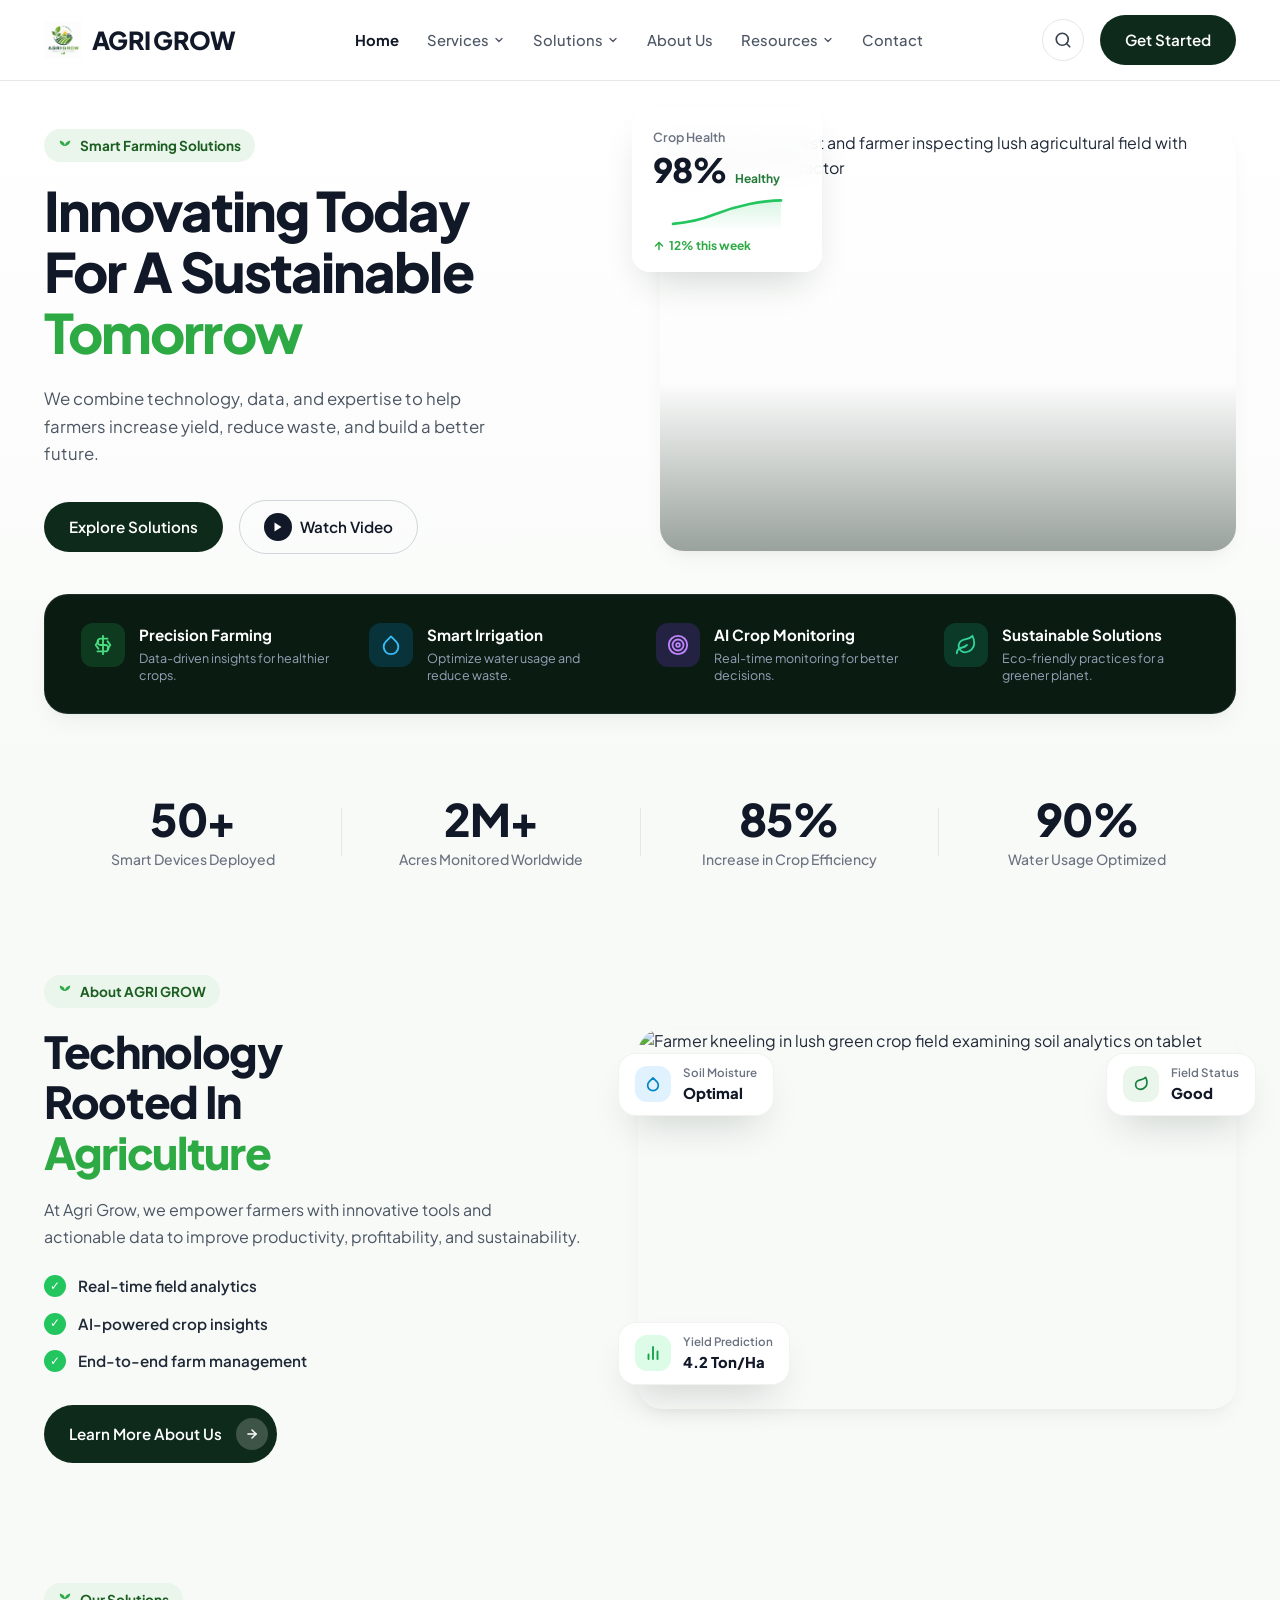
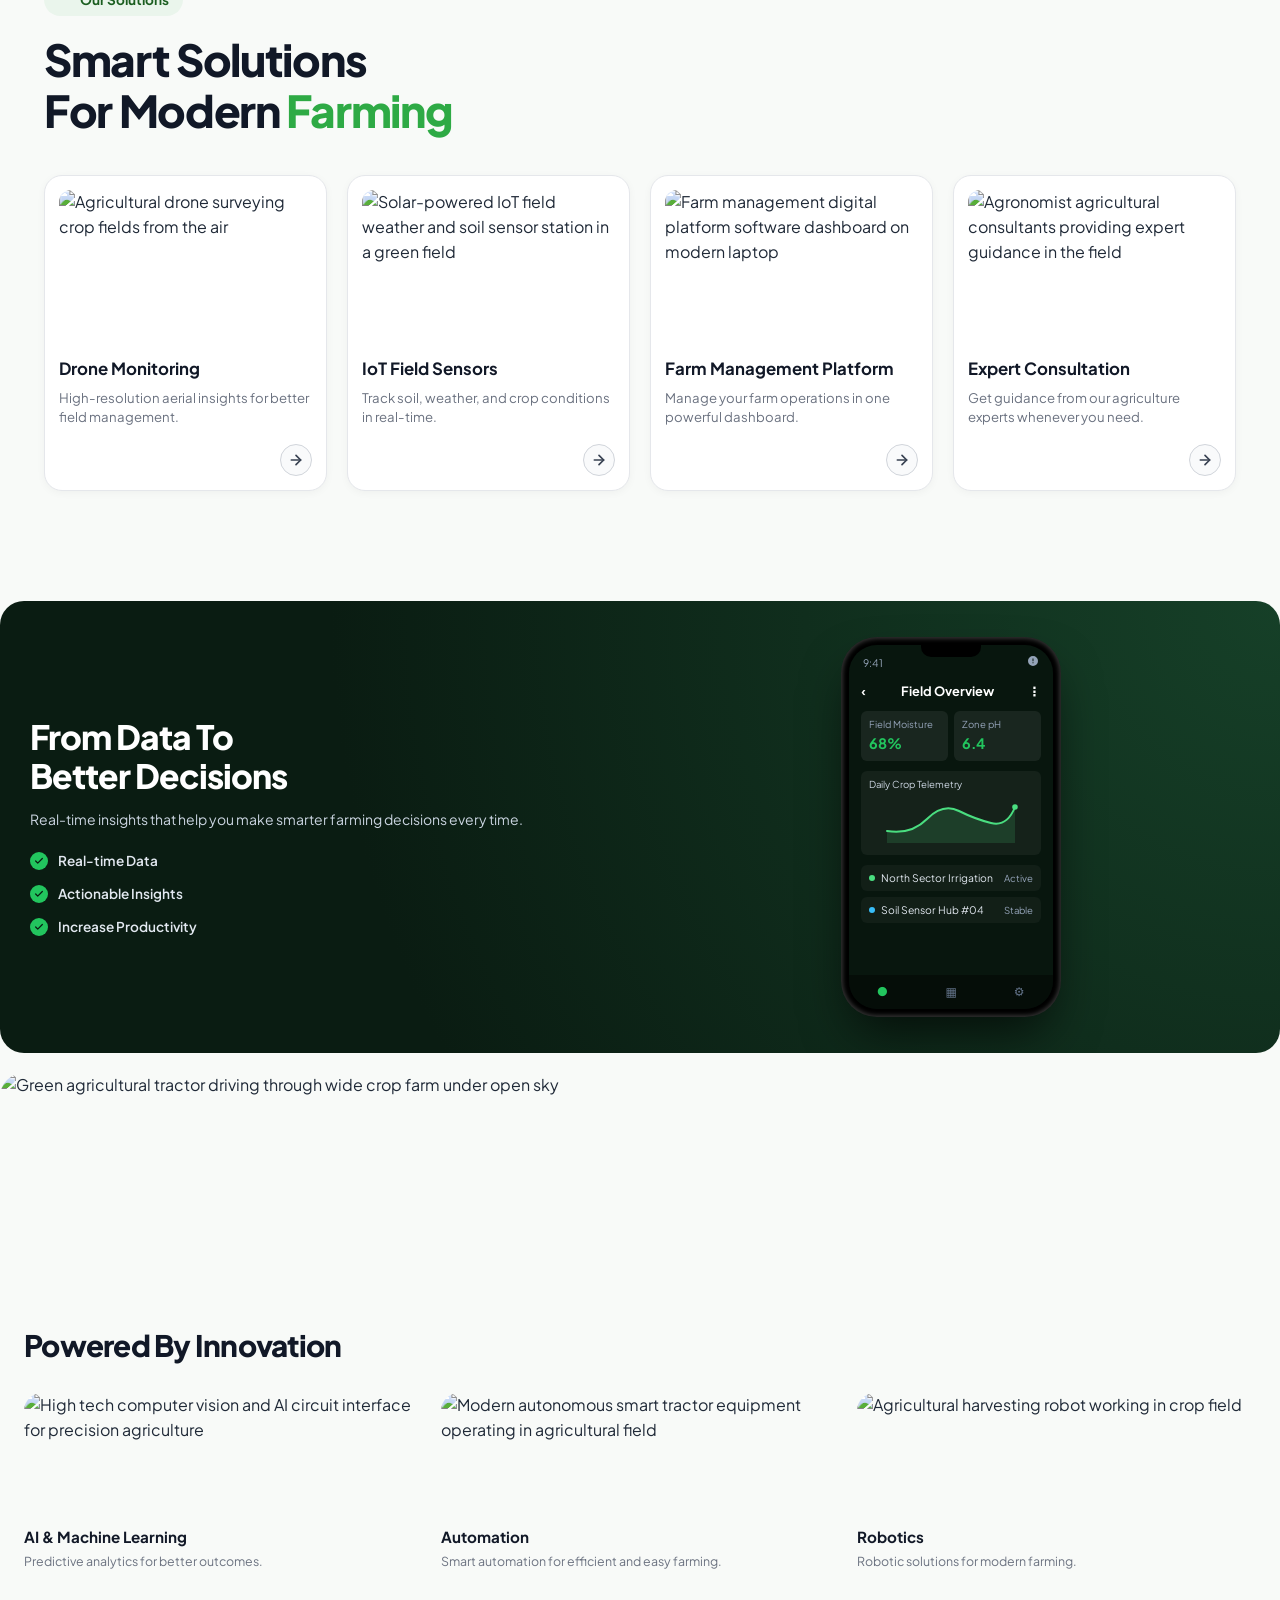
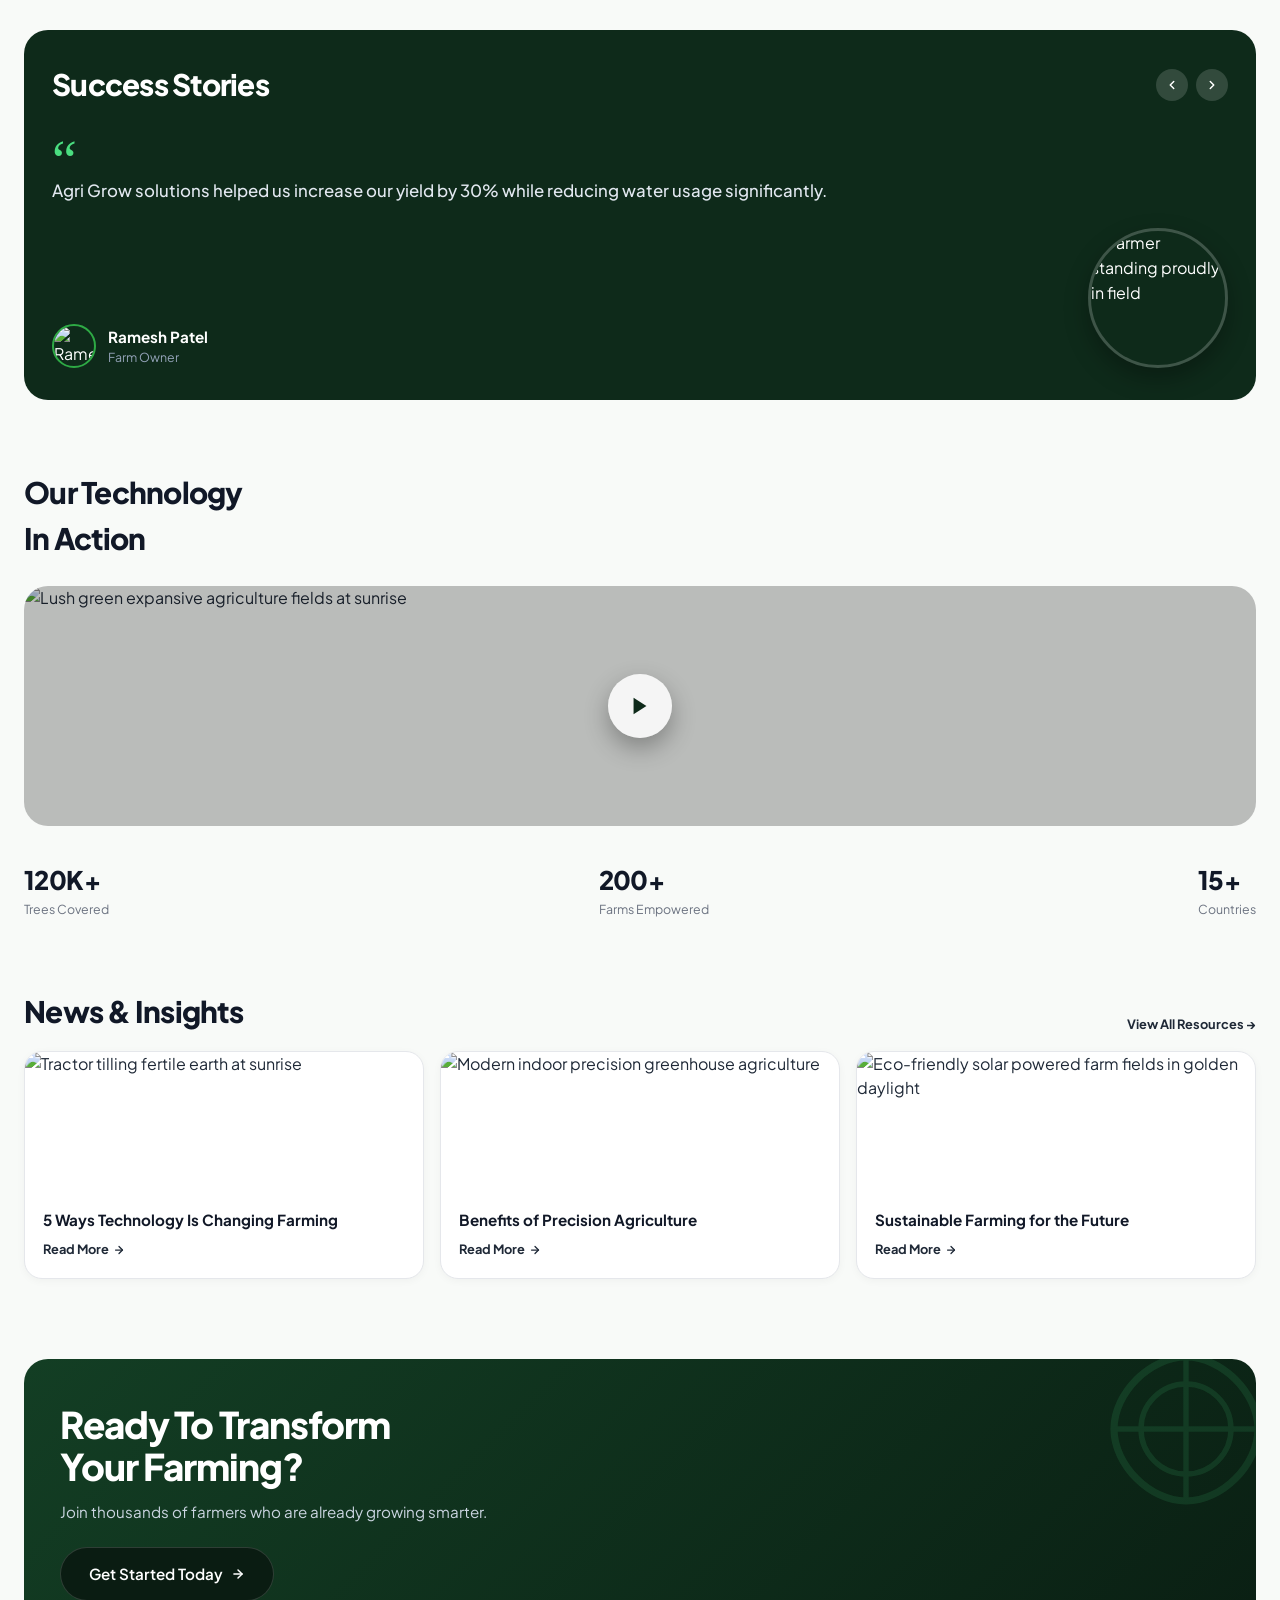
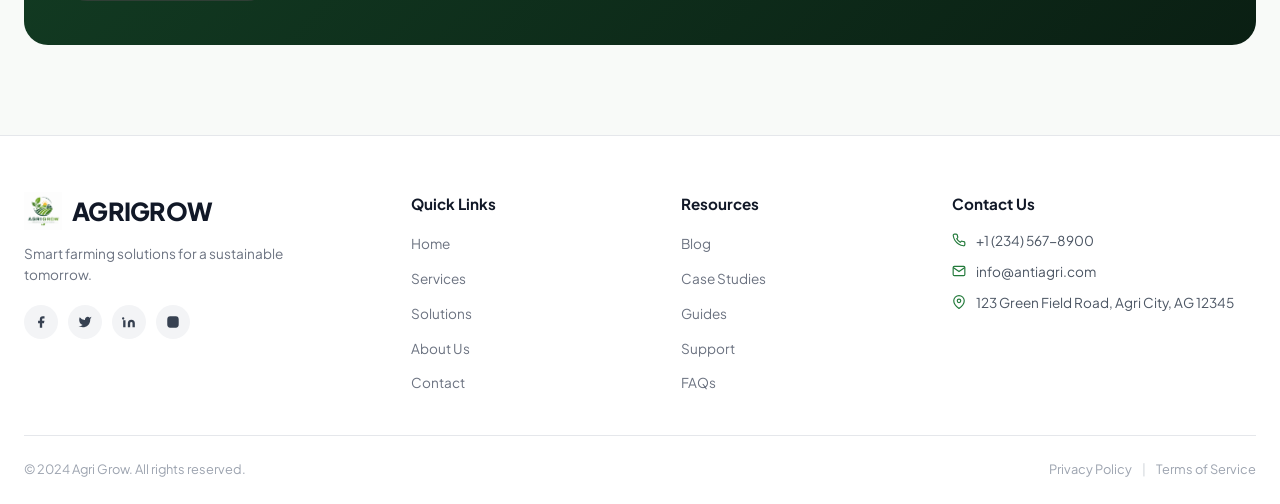
==== PPR/index.html @ 3ccd65b5 "Initial commit" ====
<!DOCTYPE html>
<html lang="en">
<head>
  <meta charset="UTF-8">
  <meta name="viewport" content="width=device-width, initial-scale=1.0">
  <title>AGRI GROW - Innovating Today For A Sustainable Tomorrow | Smart Farming Solutions</title>
  <meta name="description" content="Anti combines technology, data, and expertise to help farmers increase yield, reduce waste, and build a better future with precision agriculture and AI crop monitoring.">
  <link rel="preconnect" href="https://fonts.googleapis.com">
  <link rel="preconnect" href="https://fonts.gstatic.com" crossorigin>
  <link href="https://fonts.googleapis.com/css2?family=Plus+Jakarta+Sans:ital,wght@0,300;0,400;0,500;0,600;0,700;0,800;1,400;1,600&display=swap" rel="stylesheet">
  <link rel="stylesheet" href="styles.css">
</head>
<body>

      <!-- Navigation Header -->
      <header class="site-header" id="siteHeader">
        <div class="container nav-container">
          <a href="index.html" class="brand-logo" aria-label="Anti Homepage">
            <span class="logo-icon-wrap">
              <img src="/IMAGES/logo.png" alt="AGRIGROW">
            </span>
            <span class="brand-name">AGRI GROW</span>
          </a>

          <nav class="main-nav" id="mainNav" aria-label="Main Navigation">
            <ul class="nav-list">
              <li class="nav-item"><a href="index.html" class="nav-link active">Home</a></li>
              <li class="nav-item dropdown">
                <a href="services.html" class="nav-link">
                  Services
                  <svg class="dropdown-chevron" width="12" height="12" viewBox="0 0 24 24" fill="none" stroke="currentColor" stroke-width="2.5" stroke-linecap="round" stroke-linejoin="round"><polyline points="6 9 12 15 18 9"></polyline></svg>
                </a>
                <ul class="dropdown-menu">
                  <li><a href="services.html#precision">Precision Farming</a></li>
                  <li><a href="services.html#irrigation">Smart Irrigation</a></li>
                  <li><a href="services.html#crop-monitoring">AI Crop Monitoring</a></li>
                  <li><a href="services.html#sustainable">Sustainable Solutions</a></li>
                  <li><a href="services.html#consulting">Expert Consultation</a></li>
                </ul>
              </li>
              <li class="nav-item dropdown">
                <a href="solutions.html" class="nav-link">
                  Solutions
                  <svg class="dropdown-chevron" width="12" height="12" viewBox="0 0 24 24" fill="none" stroke="currentColor" stroke-width="2.5" stroke-linecap="round" stroke-linejoin="round"><polyline points="6 9 12 15 18 9"></polyline></svg>
                </a>
                <ul class="dropdown-menu">
                  <li><a href="solutions.html#drone">Drone Monitoring</a></li>
                  <li><a href="solutions.html#iot">IoT Field Sensors</a></li>
                  <li><a href="solutions.html#platform">Farm Management Platform</a></li>
                  <li><a href="solutions.html#robotics">Robotics & Automation</a></li>
                </ul>
              </li>
              <li class="nav-item"><a href="about.html" class="nav-link">About Us</a></li>
              <li class="nav-item dropdown">
                <a href="resources.html" class="nav-link">
                  Resources
                  <svg class="dropdown-chevron" width="12" height="12" viewBox="0 0 24 24" fill="none" stroke="currentColor" stroke-width="2.5" stroke-linecap="round" stroke-linejoin="round"><polyline points="6 9 12 15 18 9"></polyline></svg>
                </a>
                <ul class="dropdown-menu">
                  <li><a href="resources.html#articles">Blog & Articles</a></li>
                  <li><a href="resources.html#case-studies">Case Studies</a></li>
                  <li><a href="resources.html#guides">Guides & Whitepapers</a></li>
                  <li><a href="resources.html#newsletter">Newsletter</a></li>
                </ul>
              </li>
              <li class="nav-item"><a href="contact.html" class="nav-link">Contact</a></li>
            </ul>
          </nav>

          <div class="nav-actions">
            <button class="icon-circle-btn search-trigger" id="searchBtn" aria-label="Search">
              <svg width="18" height="18" viewBox="0 0 24 24" fill="none" stroke="currentColor" stroke-width="2.2" stroke-linecap="round" stroke-linejoin="round">
                <circle cx="11" cy="11" r="8"></circle>
                <line x1="21" y1="21" x2="16.65" y2="16.65"></line>
              </svg>
            </button>
            <a href="contact.html" class="btn btn-primary btn-pill">Get Started</a>
            
            <button class="hamburger-menu" id="hamburgerBtn" aria-label="Toggle navigation menu">
              <span></span>
              <span></span>
              <span></span>
            </button>
          </div>
        </div>
      </header>

      <main>
        <!-- HERO SECTION -->
        <section class="hero-section" id="home">
          <div class="container hero-container">
            <div class="hero-content">
              <div class="section-badge">
                <span class="badge-icon">
                  <svg width="14" height="14" viewBox="0 0 24 24" fill="currentColor">
                    <path d="M12 22V12M12 12C12 7.02944 7.97056 3 3 3C3 7.97056 7.02944 12 12 12ZM12 12C12 7.02944 16.0294 3 21 3C21 7.97056 16.0294 12 12 12Z"/>
                  </svg>
                </span>
                <span class="badge-text">Smart Farming Solutions</span>
              </div>

              <h1 class="hero-title">
                Innovating Today<br>
                For  A Sustainable<br>
                <span class="text-green">Tomorrow</span>
              </h1>

              <p class="hero-description">
                We combine technology, data, and expertise to help farmers increase yield, reduce waste, and build a better future.
              </p>

              <div class="hero-cta-group">
                <a href="solutions.html" class="btn btn-primary btn-pill">Explore Solutions</a>
                <button class="btn btn-outline btn-pill video-trigger" id="heroVideoTrigger" aria-label="Watch Video">
                  <span class="play-circle-icon">
                    <svg width="12" height="12" viewBox="0 0 24 24" fill="currentColor">
                      <polygon points="5 3 19 12 5 21 5 3"></polygon>
                    </svg>
                  </span>
                  <span>Watch Video</span>
                </button>
              </div>
            </div>

            <div class="hero-media-wrapper">
              <div class="hero-image-card">
                <img 
                  src="https://images.unsplash.com/photo-1592982537447-7440770cbfc9?q=80&w=1200&auto=format&fit=crop" 
                  alt="Modern agronomist and farmer inspecting lush agricultural field with digital tablet and tractor" 
                  class="hero-img"
                  loading="eager">
                <div class="hero-img-gradient-overlay"></div>
                
                <div class="glass-card crop-health-card">
                  <div class="card-header-small">
                    <span class="card-label">Crop Health</span>
                  </div>
                  <div class="stat-highlight">
                    <span class="stat-value">98%</span>
                    <span class="stat-subbadge">Healthy</span>
                  </div>
                  <div class="sparkline-container">
                    <svg class="sparkline-svg" viewBox="0 0 120 40" fill="none">
                      <path d="M0 32 Q 25 30, 45 22 T 85 10 T 120 6" stroke="#22C55E" stroke-width="3" stroke-linecap="round"/>
                      <path d="M0 32 Q 25 30, 45 22 T 85 10 T 120 6 L 120 40 L 0 40 Z" fill="url(#sparklineGrad)" opacity="0.25"/>
                      <defs>
                        <linearGradient id="sparklineGrad" x1="0" y1="0" x2="0" y2="40" gradientUnits="userSpaceOnUse">
                          <stop stop-color="#22C55E" stop-opacity="0.8"/>
                          <stop offset="1" stop-color="#22C55E" stop-opacity="0"/>
                        </linearGradient>
                      </defs>
                    </svg>
                  </div>
                  <div class="growth-indicator">
                    <svg width="12" height="12" viewBox="0 0 24 24" fill="none" stroke="currentColor" stroke-width="3" stroke-linecap="round" stroke-linejoin="round"><line x1="12" y1="19" x2="12" y2="5"></line><polyline points="5 12 12 5 19 12"></polyline></svg>
                    <span>12% this week</span>
                  </div>
                </div>
              </div>
            </div>
          </div>

          <div class="container hero-feature-bar-container">
            <div class="feature-bar-card">
              <a href="services.html#precision" class="feature-bar-item feature-link">
                <div class="feature-icon-box bg-green">
                  <svg width="22" height="22" viewBox="0 0 24 24" fill="none" stroke="currentColor" stroke-width="2" stroke-linecap="round" stroke-linejoin="round">
                    <path d="M12 2v20M17 5H9.5a3.5 3.5 0 0 0 0 7h5a3.5 3.5 0 0 1 0 7H6"></path>
                    <path d="M7 8l-3 4 3 4M17 8l3 4-3 4"></path>
                  </svg>
                </div>
                <div class="feature-bar-text">
                  <h2 class="feature-title">Precision Farming</h2>
                  <p class="feature-desc">Data-driven insights for healthier crops.</p>
                </div>
              </a>

              <a href="services.html#irrigation" class="feature-bar-item feature-link">
                <div class="feature-icon-box bg-blue">
                  <svg width="22" height="22" viewBox="0 0 24 24" fill="none" stroke="currentColor" stroke-width="2" stroke-linecap="round" stroke-linejoin="round">
                    <path d="M12 2.69l5.66 5.66a8 8 0 1 1-11.31 0z"></path>
                  </svg>
                </div>
                <div class="feature-bar-text">
                  <h2 class="feature-title">Smart Irrigation</h2>
                  <p class="feature-desc">Optimize water usage and reduce waste.</p>
                </div>
              </a>

              <a href="services.html#crop-monitoring" class="feature-bar-item feature-link">
                <div class="feature-icon-box bg-purple">
                  <svg width="22" height="22" viewBox="0 0 24 24" fill="none" stroke="currentColor" stroke-width="2" stroke-linecap="round" stroke-linejoin="round">
                    <circle cx="12" cy="12" r="10"></circle>
                    <circle cx="12" cy="12" r="6"></circle>
                    <circle cx="12" cy="12" r="2"></circle>
                  </svg>
                </div>
                <div class="feature-bar-text">
                  <h2 class="feature-title">AI Crop Monitoring</h2>
                  <p class="feature-desc">Real-time monitoring for better decisions.</p>
                </div>
              </a>

              <a href="services.html#sustainable" class="feature-bar-item feature-link">
                <div class="feature-icon-box bg-emerald">
                  <svg width="22" height="22" viewBox="0 0 24 24" fill="none" stroke="currentColor" stroke-width="2" stroke-linecap="round" stroke-linejoin="round">
                    <path d="M11 20A7 7 0 0 1 9.8 6.1C15.5 5 17 4.48 19 2c1 2 2 4.18 2 8 0 5.5-4.78 10-10 10Z"></path>
                    <path d="M2 21c0-3 1.85-5.36 5.08-6C9.5 14.52 12 13 13 12"></path>
                  </svg>
                </div>
                <div class="feature-bar-text">
                  <h2 class="feature-title">Sustainable Solutions</h2>
                  <p class="feature-desc">Eco-friendly practices for a greener planet.</p>
                </div>
              </a>
            </div>
          </div>
        </section>

        <!-- STATS COUNTER ROW -->
        <section class="stats-section" id="stats">
          <div class="container">
            <div class="stats-grid">
              <div class="stat-col">
                <div class="stat-number">50+</div>
                <div class="stat-label">Smart Devices Deployed</div>
              </div>
              <div class="stat-divider"></div>
              <div class="stat-col">
                <div class="stat-number">2M+</div>
                <div class="stat-label">Acres Monitored Worldwide</div>
              </div>
              <div class="stat-divider"></div>
              <div class="stat-col">
                <div class="stat-number">85%</div>
                <div class="stat-label">Increase in Crop Efficiency</div>
              </div>
              <div class="stat-divider"></div>
              <div class="stat-col">
                <div class="stat-number">90%</div>
                <div class="stat-label">Water Usage Optimized</div>
              </div>
            </div>
          </div>
        </section>

        <!-- ABOUT SECTION -->
        <section class="about-section" id="about">
          <div class="container about-grid">
            <div class="about-content">
              <div class="section-badge">
                <span class="badge-icon">
                  <svg width="14" height="14" viewBox="0 0 24 24" fill="currentColor">
                    <path d="M12 22V12M12 12C12 7.02944 7.97056 3 3 3C3 7.97056 7.02944 12 12 12ZM12 12C12 7.02944 16.0294 3 21 3C21 7.97056 16.0294 12 12 12Z"/>
                  </svg>
                </span>
                <span class="badge-text">About AGRI GROW</span>
              </div>

              <h2 class="section-title">
                Technology<br>
                Rooted In<br>
                <span class="text-green">Agriculture</span>
              </h2>

              <p class="section-text">
                At Agri Grow, we empower farmers with innovative tools and  <br> actionable data to improve productivity, profitability, and sustainability.
              </p>

              <ul class="checklist">
                <li class="checklist-item">
                  <span class="check-icon">✓</span>
                  <span>Real-time field analytics</span>
                </li>
                <li class="checklist-item">
                  <span class="check-icon">✓</span>
                  <span>AI-powered crop insights</span>
                </li>
                <li class="checklist-item">
                  <span class="check-icon">✓</span>
                  <span>End-to-end farm management</span>
                </li>
              </ul>

              <div class="about-action">
                <a href="about.html" class="btn btn-primary btn-pill btn-with-arrow">
                  <span>Learn More About Us</span>
                  <span class="btn-arrow-circle">
                    <svg width="14" height="14" viewBox="0 0 24 24" fill="none" stroke="currentColor" stroke-width="2.5" stroke-linecap="round" stroke-linejoin="round"><line x1="5" y1="12" x2="19" y2="12"></line><polyline points="12 5 19 12 12 19"></polyline></svg>
                  </span>
                </a>
              </div>
            </div>

            <div class="about-media-wrapper">
              <div class="about-img-container">
                <img 
                  src="https://images.unsplash.com/photo-1586771107445-d3ca888129ff?q=80&w=1000&auto=format&fit=crop" 
                  alt="Farmer kneeling in lush green crop field examining soil analytics on tablet" 
                  class="about-img"
                  loading="lazy"
                >
                <div class="about-img-glow"></div>

                <div class="telemetry-pill badge-soil">
                  <div class="pill-icon-box bg-light-blue">
                    <svg width="16" height="16" viewBox="0 0 24 24" fill="none" stroke="#0284C7" stroke-width="2.5" stroke-linecap="round" stroke-linejoin="round">
                      <path d="M12 2.69l5.66 5.66a8 8 0 1 1-11.31 0z"></path>
                    </svg>
                  </div>
                  <div class="pill-text-group">
                    <span class="pill-sub">Soil Moisture</span>
                    <span class="pill-main">Optimal</span>
                  </div>
                </div>

                <div class="telemetry-pill badge-status">
                  <div class="pill-icon-box bg-light-green">
                    <svg width="16" height="16" viewBox="0 0 24 24" fill="none" stroke="#15803D" stroke-width="2.5" stroke-linecap="round" stroke-linejoin="round">
                      <path d="M11 20A7 7 0 0 1 9.8 6.1C15.5 5 17 4.48 19 2c1 2 2 4.18 2 8 0 5.5-4.78 10-10 10Z"></path>
                    </svg>
                  </div>
                  <div class="pill-text-group">
                    <span class="pill-sub">Field Status</span>
                    <span class="pill-main">Good</span>
                  </div>
                </div>

                <div class="telemetry-pill badge-yield">
                  <div class="pill-icon-box bg-light-chart">
                    <svg width="18" height="18" viewBox="0 0 24 24" fill="none" stroke="#16A34A" stroke-width="2.5" stroke-linecap="round" stroke-linejoin="round">
                      <line x1="18" y1="20" x2="18" y2="10"></line>
                      <line x1="12" y1="20" x2="12" y2="4"></line>
                      <line x1="6" y1="20" x2="6" y2="14"></line>
                    </svg>
                  </div>
                  <div class="pill-text-group">
                    <span class="pill-sub">Yield Prediction</span>
                    <span class="pill-main">4.2 Ton/Ha</span>
                  </div>
                </div>
              </div>
            </div>
          </div>
        </section>

        <!-- OUR SOLUTIONS SECTION (4-Card Grid) -->
        <section class="solutions-section" id="solutions">
          <div class="container">
            <div class="section-header">
              <div class="section-badge">
                <span class="badge-icon">
                  <svg width="14" height="14" viewBox="0 0 24 24" fill="currentColor">
                    <path d="M12 22V12M12 12C12 7.02944 7.97056 3 3 3C3 7.97056 7.02944 12 12 12ZM12 12C12 7.02944 16.0294 3 21 3C21 7.97056 16.0294 12 12 12Z"/>
                  </svg>
                </span>
                <span class="badge-text">Our Solutions</span>
              </div>
              <h2 class="section-title">
                Smart Solutions<br>
                For Modern <span class="text-green">Farming</span>
              </h2>
            </div>

            <div class="solutions-grid">
              <div class="solution-card">
                <div class="card-thumb">
                  <img 
                    src="https://images.unsplash.com/photo-1508614589041-895b88991e3e?q=80&w=800&auto=format&fit=crop" 
                    alt="Agricultural drone surveying crop fields from the air"
                    loading="lazy"
                  >
                </div>
                <div class="card-body">
                  <h3 class="card-title">Drone Monitoring</h3>
                  <p class="card-desc">High-resolution aerial insights for better field management.</p>
                  <div class="card-action">
                    <a href="solutions.html#drone" class="circle-arrow-btn" aria-label="Learn about Drone Monitoring">
                      <svg width="16" height="16" viewBox="0 0 24 24" fill="none" stroke="currentColor" stroke-width="2.5" stroke-linecap="round" stroke-linejoin="round"><line x1="5" y1="12" x2="19" y2="12"></line><polyline points="12 5 19 12 12 19"></polyline></svg>
                    </a>
                  </div>
                </div>
              </div>

              <div class="solution-card">
                <div class="card-thumb">
                  <img 
                    src="https://images.unsplash.com/photo-1581092160607-ee22621dd758?q=80&w=800&auto=format&fit=crop" 
                    alt="Solar-powered IoT field weather and soil sensor station in a green field"
                    loading="lazy"
                  >
                </div>
                <div class="card-body">
                  <h3 class="card-title">IoT Field Sensors</h3>
                  <p class="card-desc">Track soil, weather, and crop conditions in real-time.</p>
                  <div class="card-action">
                    <a href="solutions.html#iot" class="circle-arrow-btn" aria-label="Learn about IoT Field Sensors">
                      <svg width="16" height="16" viewBox="0 0 24 24" fill="none" stroke="currentColor" stroke-width="2.5" stroke-linecap="round" stroke-linejoin="round"><line x1="5" y1="12" x2="19" y2="12"></line><polyline points="12 5 19 12 12 19"></polyline></svg>
                    </a>
                  </div>
                </div>
              </div>

              <div class="solution-card">
                <div class="card-thumb">
                  <img 
                    src="https://images.unsplash.com/photo-1551288049-bebda4e38f71?q=80&w=800&auto=format&fit=crop" 
                    alt="Farm management digital platform software dashboard on modern laptop"
                    loading="lazy"
                  >
                </div>
                <div class="card-body">
                  <h3 class="card-title">Farm Management Platform</h3>
                  <p class="card-desc">Manage your farm operations in one powerful dashboard.</p>
                  <div class="card-action">
                    <a href="solutions.html#platform" class="circle-arrow-btn" aria-label="Learn about Farm Management Platform">
                      <svg width="16" height="16" viewBox="0 0 24 24" fill="none" stroke="currentColor" stroke-width="2.5" stroke-linecap="round" stroke-linejoin="round"><line x1="5" y1="12" x2="19" y2="12"></line><polyline points="12 5 19 12 12 19"></polyline></svg>
                    </a>
                  </div>
                </div>
              </div>

              <div class="solution-card">
                <div class="card-thumb">
                  <img 
                    src="https://images.unsplash.com/photo-1560493676-04071c5f467b?q=80&w=800&auto=format&fit=crop" 
                    alt="Agronomist agricultural consultants providing expert guidance in the field"
                    loading="lazy"
                  >
                </div>
                <div class="card-body">
                  <h3 class="card-title">Expert Consultation</h3>
                  <p class="card-desc">Get guidance from our agriculture experts whenever you need.</p>
                  <div class="card-action">
                    <a href="services.html#consulting" class="circle-arrow-btn" aria-label="Learn about Expert Consultation">
                      <svg width="16" height="16" viewBox="0 0 24 24" fill="none" stroke="currentColor" stroke-width="2.5" stroke-linecap="round" stroke-linejoin="round"><line x1="5" y1="12" x2="19" y2="12"></line><polyline points="12 5 19 12 12 19"></polyline></svg>
                    </a>
                  </div>
                </div>
              </div>
            </div>
          </div>
        </section>
      </main>
    </div>

    <!-- RIGHT / SECONDARY CONTAINER -->
    <div class="layout-column layout-right" id="layoutRight">

      <!-- FROM DATA TO BETTER DECISIONS -->
      <section class="data-decisions-section" id="data-decisions">
        <div class="dark-feature-container">
          <div class="dark-feature-content">
            <h2 class="dark-feature-title">From Data To<br>Better Decisions</h2>
            <p class="dark-feature-desc">
              Real-time insights that help you make smarter farming decisions every time.
            </p>
            <ul class="dark-checklist">
              <li>
                <span class="dark-check-icon">
                  <svg width="10" height="10" viewBox="0 0 24 24" fill="none" stroke="currentColor" stroke-width="3" stroke-linecap="round" stroke-linejoin="round"><polyline points="20 6 9 17 4 12"></polyline></svg>
                </span>
                <span>Real-time Data</span>
              </li>
              <li>
                <span class="dark-check-icon">
                  <svg width="10" height="10" viewBox="0 0 24 24" fill="none" stroke="currentColor" stroke-width="3" stroke-linecap="round" stroke-linejoin="round"><polyline points="20 6 9 17 4 12"></polyline></svg>
                </span>
                <span>Actionable Insights</span>
              </li>
              <li>
                <span class="dark-check-icon">
                  <svg width="10" height="10" viewBox="0 0 24 24" fill="none" stroke="currentColor" stroke-width="3" stroke-linecap="round" stroke-linejoin="round"><polyline points="20 6 9 17 4 12"></polyline></svg>
                </span>
                <span>Increase Productivity</span>
              </li>
            </ul>
          </div>

          <div class="phone-mockup-wrapper">
            <div class="phone-frame">
              <div class="phone-notch"></div>
              <div class="phone-screen">
                <div class="phone-app-header">
                  <span class="app-time">9:41</span>
                  <div class="app-icons">
                    <svg width="12" height="12" viewBox="0 0 24 24" fill="currentColor"><path d="M12 2a10 10 0 1 0 10 10A10 10 0 0 0 12 2zm1 14.5h-2v-2h2zm0-4h-2V7h2z"/></svg>
                  </div>
                </div>
                <div class="phone-app-content">
                  <div class="app-title-bar">
                    <span class="app-back">‹</span>
                    <span class="app-screen-name">Field Overview</span>
                    <span class="app-menu">⋮</span>
                  </div>

                  <div class="app-stat-banner">
                    <div class="app-stat-mini">
                      <span class="mini-label">Field Moisture</span>
                      <span class="mini-val">68%</span>
                    </div>
                    <div class="app-stat-mini">
                      <span class="mini-label">Zone pH</span>
                      <span class="mini-val">6.4</span>
                    </div>
                  </div>

                  <div class="phone-graph-card">
                    <div class="graph-label">Daily Crop Telemetry</div>
                    <svg class="phone-sparkline" viewBox="0 0 160 60" fill="none">
                      <path d="M0 45 Q 30 50, 50 30 T 90 20 T 130 35 T 160 15" stroke="#4ADE80" stroke-width="2.5" stroke-linecap="round"/>
                      <path d="M0 45 Q 30 50, 50 30 T 90 20 T 130 35 T 160 15 L 160 60 L 0 60 Z" fill="rgba(74, 222, 128, 0.15)"/>
                      <circle cx="160" cy="15" r="3.5" fill="#4ADE80"/>
                    </svg>
                  </div>

                  <div class="phone-item-list">
                    <div class="phone-item-row">
                      <span class="p-dot green"></span>
                      <span class="p-label">North Sector Irrigation</span>
                      <span class="p-status">Active</span>
                    </div>
                    <div class="phone-item-row">
                      <span class="p-dot blue"></span>
                      <span class="p-label">Soil Sensor Hub #04</span>
                      <span class="p-status">Stable</span>
                    </div>
                  </div>
                </div>

                <div class="phone-bottom-nav">
                  <div class="nav-icon-mini active">●</div>
                  <div class="nav-icon-mini">▦</div>
                  <div class="nav-icon-mini">⚙</div>
                </div>
              </div>
            </div>
          </div>
        </div>

        <div class="field-panorama-card">
          <img 
            src="https://images.unsplash.com/photo-1500937386664-56d1dfef3854?q=80&w=1200&auto=format&fit=crop" 
            alt="Green agricultural tractor driving through wide crop farm under open sky" 
            class="panorama-img"
            loading="lazy"
          >
        </div>
      </section>

      <!-- POWERED BY INNOVATION -->
      <section class="innovation-section" id="innovation">
        <div class="container-sub">
          <h2 class="sub-section-title">Powered By Innovation</h2>
          <div class="innovation-grid">
            <div class="innovation-card">
              <div class="innovation-thumb">
                <img 
                  src="https://images.unsplash.com/photo-1518770660439-4636190af475?q=80&w=600&auto=format&fit=crop" 
                  alt="High tech computer vision and AI circuit interface for precision agriculture"
                  loading="lazy"
                >
              </div>
              <h3 class="innovation-title">AI & Machine Learning</h3>
              <p class="innovation-desc">Predictive analytics for better outcomes.</p>
            </div>

            <div class="innovation-card">
              <div class="innovation-thumb">
                <img 
                  src="https://images.unsplash.com/photo-1595974482597-4b8da8879bc5?q=80&w=600&auto=format&fit=crop" 
                  alt="Modern autonomous smart tractor equipment operating in agricultural field"
                  loading="lazy"
                >
              </div>
              <h3 class="innovation-title">Automation</h3>
              <p class="innovation-desc">Smart automation for efficient and easy farming.</p>
            </div>

            <div class="innovation-card">
              <div class="innovation-thumb">
                <img 
                  src="https://images.unsplash.com/photo-1485827404703-89b55fcc595e?q=80&w=600&auto=format&fit=crop" 
                  alt="Agricultural harvesting robot working in crop field"
                  loading="lazy"
                >
              </div>
              <h3 class="innovation-title">Robotics</h3>
              <p class="innovation-desc">Robotic solutions for modern farming.</p>
            </div>
          </div>
        </div>
      </section>

      <!-- SUCCESS STORIES / TESTIMONIALS -->
      <section class="testimonials-section" id="testimonials">
        <div class="container-sub">
          <div class="testimonial-box">
            <div class="testimonial-header">
              <h2 class="sub-section-title-white">Success Stories</h2>
              <div class="carousel-nav-btns">
                <button class="nav-arrow-btn" id="prevTestimonial" aria-label="Previous Testimonial">
                  <svg width="14" height="14" viewBox="0 0 24 24" fill="none" stroke="currentColor" stroke-width="2.5" stroke-linecap="round" stroke-linejoin="round"><polyline points="15 18 9 12 15 6"></polyline></svg>
                </button>
                <button class="nav-arrow-btn" id="nextTestimonial" aria-label="Next Testimonial">
                  <svg width="14" height="14" viewBox="0 0 24 24" fill="none" stroke="currentColor" stroke-width="2.5" stroke-linecap="round" stroke-linejoin="round"><polyline points="9 18 15 12 9 6"></polyline></svg>
                </button>
              </div>
            </div>

            <div class="testimonial-slider" id="testimonialSlider">
              <div class="testimonial-slide active" data-index="0">
                <div class="quote-mark">“</div>
                <p class="quote-text">
                  Agri Grow solutions helped us increase our yield by 30% while reducing water usage significantly.
                </p>
                <div class="author-layout">
                  <div class="author-info">
                    <img 
                      src="https://images.unsplash.com/photo-1507003211169-0a1dd7228f2d?q=80&w=200&auto=format&fit=crop" 
                      alt="Ramesh Patel smiling outdoors" 
                      class="author-avatar"
                      loading="lazy"
                    >
                    <div class="author-meta">
                      <h4 class="author-name">Ramesh Patel</h4>
                      <p class="author-role">Farm Owner</p>
                    </div>
                  </div>
                  <div class="author-full-photo">
                    <img 
                      src="https://images.unsplash.com/photo-1506794778202-cad84cf45f1d?q=80&w=400&auto=format&fit=crop" 
                      alt="Farmer standing proudly in field" 
                      class="author-portrait"
                      loading="lazy"
                    >
                  </div>
                </div>
              </div>

              <div class="testimonial-slide" data-index="1">
                <div class="quote-mark">“</div>
                <p class="quote-text">
                  The automated IoT sensors and drone diagnostics saved us hundreds of hours and cut fertilizer costs by 25%.
                </p>
                <div class="author-layout">
                  <div class="author-info">
                    <img 
                      src="https://images.unsplash.com/photo-1534528741775-53994a69daeb?q=80&w=200&auto=format&fit=crop" 
                      alt="Sarah Jenkins" 
                      class="author-avatar"
                      loading="lazy"
                    >
                    <div class="author-meta">
                      <h4 class="author-name">Sarah Jenkins</h4>
                      <p class="author-role">Agricultural Director</p>
                    </div>
                  </div>
                  <div class="author-full-photo">
                    <img 
                      src="https://images.unsplash.com/photo-1580489944761-15a19d654956?q=80&w=400&auto=format&fit=crop" 
                      alt="Sarah Jenkins in orchard" 
                      class="author-portrait"
                      loading="lazy"
                    >
                  </div>
                </div>
              </div>
            </div>
          </div>
        </div>
      </section>

      <!-- OUR TECHNOLOGY IN ACTION -->
      <section class="tech-action-section" id="tech-action">
        <div class="container-sub">
          <h2 class="sub-section-title">Our Technology<br>In Action</h2>
          
          <div class="video-preview-card video-trigger" id="actionVideoTrigger">
            <img 
              src="https://images.unsplash.com/photo-1500382017468-9049fed747ef?q=80&w=1200&auto=format&fit=crop" 
              alt="Lush green expansive agriculture fields at sunrise" 
              class="video-thumb-img"
              loading="lazy"
            >
            <div class="video-overlay">
              <button class="big-play-btn" aria-label="Play Technology In Action Video">
                <svg width="22" height="22" viewBox="0 0 24 24" fill="currentColor">
                  <polygon points="5 3 19 12 5 21 5 3"></polygon>
                </svg>
              </button>
            </div>
          </div>

          <div class="tech-stats-row">
            <div class="t-stat">
              <span class="t-val">120K+</span>
              <span class="t-lbl">Trees Covered</span>
            </div>
            <div class="t-stat">
              <span class="t-val">200+</span>
              <span class="t-lbl">Farms Empowered</span>
            </div>
            <div class="t-stat">
              <span class="t-val">15+</span>
              <span class="t-lbl">Countries</span>
            </div>
          </div>
        </div>
      </section>

      <!-- NEWS & INSIGHTS -->
      <section class="news-section" id="news">
        <div class="container-sub">
          <div class="d-flex-between mb-3">
            <h2 class="sub-section-title mb-0">News & Insights</h2>
            <a href="resources.html" class="read-more-link font-semibold">View All Resources →</a>
          </div>
          <div class="news-grid">
            <article class="news-card">
              <div class="news-thumb">
                <img 
                  src="https://images.unsplash.com/photo-1527842891421-42eec6e703ea?q=80&w=600&auto=format&fit=crop" 
                  alt="Tractor tilling fertile earth at sunrise" 
                  loading="lazy"
                >
              </div>
              <div class="news-body">
                <h3 class="news-title">5 Ways Technology Is Changing Farming</h3>
                <a href="resources.html#articles" class="read-more-link">
                  <span>Read More</span>
                  <svg width="12" height="12" viewBox="0 0 24 24" fill="none" stroke="currentColor" stroke-width="2.5" stroke-linecap="round" stroke-linejoin="round"><line x1="5" y1="12" x2="19" y2="12"></line><polyline points="12 5 19 12 12 19"></polyline></svg>
                </a>
              </div>
            </article>

            <article class="news-card">
              <div class="news-thumb">
                <img 
                  src="https://images.unsplash.com/photo-1530836369250-ef72a3f5cda8?q=80&w=600&auto=format&fit=crop" 
                  alt="Modern indoor precision greenhouse agriculture" 
                  loading="lazy"
                >
              </div>
              <div class="news-body">
                <h3 class="news-title">Benefits of Precision Agriculture</h3>
                <a href="resources.html#articles" class="read-more-link">
                  <span>Read More</span>
                  <svg width="12" height="12" viewBox="0 0 24 24" fill="none" stroke="currentColor" stroke-width="2.5" stroke-linecap="round" stroke-linejoin="round"><line x1="5" y1="12" x2="19" y2="12"></line><polyline points="12 5 19 12 12 19"></polyline></svg>
                </a>
              </div>
            </article>

            <article class="news-card">
              <div class="news-thumb">
                <img 
                  src="https://images.unsplash.com/photo-1464226184884-fa280b87c399?q=80&w=600&auto=format&fit=crop" 
                  alt="Eco-friendly solar powered farm fields in golden daylight" 
                  loading="lazy"
                >
              </div>
              <div class="news-body">
                <h3 class="news-title">Sustainable Farming for the Future</h3>
                <a href="resources.html#articles" class="read-more-link">
                  <span>Read More</span>
                  <svg width="12" height="12" viewBox="0 0 24 24" fill="none" stroke="currentColor" stroke-width="2.5" stroke-linecap="round" stroke-linejoin="round"><line x1="5" y1="12" x2="19" y2="12"></line><polyline points="12 5 19 12 12 19"></polyline></svg>
                </a>
              </div>
            </article>
          </div>
        </div>
      </section>

      <!-- CTA BANNER -->
      <section class="cta-section" id="cta">
        <div class="container-sub">
          <div class="cta-card">
            <div class="cta-leaf-pattern">
              <svg width="180" height="180" viewBox="0 0 200 200" fill="none" opacity="0.12">
                <path d="M100 20C60 20 20 60 20 100C20 140 60 180 100 180C140 180 180 140 180 100C180 60 140 20 100 20Z" stroke="currentColor" stroke-width="8"/>
                <path d="M100 20V180M20 100H180" stroke="currentColor" stroke-width="6"/>
                <circle cx="100" cy="100" r="50" stroke="currentColor" stroke-width="6"/>
              </svg>
            </div>
            <div class="cta-content">
              <h2 class="cta-title">Ready To Transform<br>Your Farming?</h2>
              <p class="cta-desc">
                Join thousands of farmers who are already growing smarter.
              </p>
              <a href="contact.html" class="btn btn-cta-dark btn-pill">
                <span>Get Started Today</span>
                <svg width="14" height="14" viewBox="0 0 24 24" fill="none" stroke="currentColor" stroke-width="2.5" stroke-linecap="round" stroke-linejoin="round"><line x1="5" y1="12" x2="19" y2="12"></line><polyline points="12 5 19 12 12 19"></polyline></svg>
              </a>
            </div>
          </div>
        </div>
      </section>

      <!-- FOOTER -->
      <footer class="site-footer" id="contact">
        <div class="container-sub footer-inner">
          <div class="footer-grid">
            <div class="footer-col brand-col">
              <a href="index.html" class="brand-logo footer-brand">
                <span class="logo-icon-wrap">
                 <img src="/IMAGES/logo.png" alt="AGRIGROW">
                </span>
                <span class="brand-name">AGRIGROW</span>
              </a>
              <p class="footer-tagline">
                Smart farming solutions for a sustainable tomorrow.
              </p>
              <div class="social-icons">
                <a href="#" class="social-btn" aria-label="Facebook"><svg width="14" height="14" viewBox="0 0 24 24" fill="currentColor"><path d="M18 2h-3a5 5 0 0 0-5 5v3H7v4h3v8h4v-8h3l1-4h-4V7a1 1 0 0 1 1-1h3z"/></svg></a>
                <a href="#" class="social-btn" aria-label="Twitter"><svg width="14" height="14" viewBox="0 0 24 24" fill="currentColor"><path d="M23 3a10.9 10.9 0 0 1-3.14 1.53 4.48 4.48 0 0 0-7.86 3v1A10.66 10.66 0 0 1 3 4s-4 9 5 13a11.64 11.64 0 0 1-7 2c9 5 20 0 20-11.5a4.5 4.5 0 0 0-.08-.83A7.72 7.72 0 0 0 23 3z"/></svg></a>
                <a href="#" class="social-btn" aria-label="LinkedIn"><svg width="14" height="14" viewBox="0 0 24 24" fill="currentColor"><path d="M16 8a6 6 0 0 1 6 6v7h-4v-7a2 2 0 0 0-2-2 2 2 0 0 0-2 2v7h-4v-7a6 6 0 0 1 6-6zM2 9h4v12H2zM4 6a2 2 0 1 1-2-2 2 2 0 0 1 2 2z"/></svg></a>
                <a href="#" class="social-btn" aria-label="Instagram"><svg width="14" height="14" viewBox="0 0 24 24" fill="currentColor"><path d="M12 2.163c3.204 0 3.584.012 4.85.07 3.252.148 4.771 1.691 4.919 4.919.058 1.265.069 1.645.069 4.849 0 3.205-.012 3.584-.069 4.849-.149 3.225-1.664 4.771-4.919 4.919-1.266.058-1.644.07-4.85.07-3.204 0-3.584-.012-4.849-.07-3.26-.149-4.771-1.699-4.919-4.92-.058-1.265-.07-1.644-.07-4.849 0-3.204.013-3.583.07-4.849.149-3.227 1.664-4.771 4.919-4.919 1.266-.057 1.645-.069 4.849-.069z"/></svg></a>
              </div>
            </div>

            <div class="footer-col">
              <h4 class="footer-heading">Quick Links</h4>
              <ul class="footer-links">
                <li><a href="index.html">Home</a></li>
                <li><a href="services.html">Services</a></li>
                <li><a href="solutions.html">Solutions</a></li>
                <li><a href="about.html">About Us</a></li>
                <li><a href="contact.html">Contact</a></li>
              </ul>
            </div>

            <div class="footer-col">
              <h4 class="footer-heading">Resources</h4>
              <ul class="footer-links">
                <li><a href="resources.html#articles">Blog</a></li>
                <li><a href="resources.html#case-studies">Case Studies</a></li>
                <li><a href="resources.html#guides">Guides</a></li>
                <li><a href="contact.html">Support</a></li>
                <li><a href="contact.html#faq">FAQs</a></li>
              </ul>
            </div>

            <div class="footer-col">
              <h4 class="footer-heading">Contact Us</h4>
              <ul class="footer-contact">
                <li>
                  <svg width="14" height="14" viewBox="0 0 24 24" fill="none" stroke="currentColor" stroke-width="2"><path d="M22 16.92v3a2 2 0 0 1-2.18 2 19.79 19.79 0 0 1-8.63-3.07 19.5 19.5 0 0 1-6-6 19.79 19.79 0 0 1-3.07-8.67A2 2 0 0 1 4.11 2h3a2 2 0 0 1 2 1.72 12.84 12.84 0 0 0 .7 2.81 2 2 0 0 1-.45 2.11L8.09 9.91a16 16 0 0 0 6 6l1.27-1.27a2 2 0 0 1 2.11-.45 12.84 12.84 0 0 0 2.81.7A2 2 0 0 1 22 16.92z"/></svg>
                  <span>+1 (234) 567-8900</span>
                </li>
                <li>
                  <svg width="14" height="14" viewBox="0 0 24 24" fill="none" stroke="currentColor" stroke-width="2"><path d="M4 4h16c1.1 0 2 .9 2 2v12c0 1.1-.9 2-2 2H4c-1.1 0-2-.9-2-2V6c0-1.1.9-2 2-2z"/><polyline points="22,6 12,13 2,6"/></svg>
                  <span>info@antiagri.com</span>
                </li>
                <li>
                  <svg width="14" height="14" viewBox="0 0 24 24" fill="none" stroke="currentColor" stroke-width="2"><path d="M21 10c0 7-9 13-9 13s-9-6-9-13a9 9 0 0 1 18 0z"/><circle cx="12" cy="10" r="3"/></svg>
                  <span>123 Green Field Road, Agri City, AG 12345</span>
                </li>
              </ul>
            </div>
          </div>

          <div class="footer-bottom">
            <p class="copyright">© 2024 Agri Grow. All rights reserved.</p>
            <div class="legal-links">
              <a href="#">Privacy Policy</a>
              <span class="legal-divider">|</span>
              <a href="#">Terms of Service</a>
            </div>
          </div>
        </div>
      </footer>
    </div>
  </div>

  <!-- Video Modal Popup -->
  <div class="modal-backdrop" id="videoModal">
    <div class="modal-content">
      <button class="modal-close" id="modalCloseBtn" aria-label="Close Video Modal">×</button>
      <div class="video-responsive-frame">
        <iframe 
          id="modalIframe"
          src="" 
          title="Smart Farming Overview Video" 
          frameborder="0" 
          allow="accelerometer; autoplay; clipboard-write; encrypted-media; gyroscope; picture-in-picture" 
          allowfullscreen
        ></iframe>
      </div>
    </div>
  </div>

  <!-- Search Modal Popup -->
  <div class="modal-backdrop" id="searchModal">
    <div class="modal-content search-modal-content">
      <button class="modal-close" id="searchCloseBtn" aria-label="Close Search Modal">×</button>
      <div class="search-input-box">
        <svg width="20" height="20" viewBox="0 0 24 24" fill="none" stroke="#22C55E" stroke-width="2.5"><circle cx="11" cy="11" r="8"></circle><line x1="21" y1="21" x2="16.65" y2="16.65"></line></svg>
        <input type="text" id="searchInput" placeholder="Search crops, solutions, sensors, insights..." autofocus>
      </div>
      <div class="search-suggestions">
        <span>Popular:</span>
        <a href="solutions.html#drone" class="suggestion-tag">Drone Monitoring</a>
        <a href="services.html#irrigation" class="suggestion-tag">Soil Moisture</a>
        <a href="solutions.html#iot" class="suggestion-tag">IoT Weather Hub</a>
        <a href="about.html" class="suggestion-tag">Our Team</a>
        <a href="contact.html" class="suggestion-tag">Contact Us</a>
      </div>
    </div>
  </div>
 </body>
</html>
---- PPR/styles.css ----
/* ==========================================================================
   Anti - Smart Farming Solutions | Modern Agricultural CSS Design System
   Multi-Page Design System: Home, Services, Solutions, Resources, About, Contact
   ========================================================================== */

:root {
  /* Brand Green Color Palette */
  --primary-dark: #0A1C12;
  --primary-forest: #0E2A1A;
  --primary-green: #1B5E20;
  --brand-green: #237A3B;
  --accent-green: #2EAA45;
  --bright-green: #22C55E;
  --light-green-bg: #EAF5EC;
  --light-green-tint: #F3FAF4;

  /* Accent Category Colors */
  --accent-blue: #0284C7;
  --accent-blue-bg: #E0F2FE;
  --accent-purple: #7C3AED;
  --accent-purple-bg: #F3E8FF;
  --accent-emerald-bg: #DCFCE7;

  /* Neutral Shades */
  --neutral-900: #111827;
  --neutral-800: #1F2937;
  --neutral-700: #374151;
  --neutral-600: #4B5563;
  --neutral-500: #6B7280;
  --neutral-400: #9CA3AF;
  --neutral-300: #D1D5DB;
  --neutral-200: #E5E7EB;
  --neutral-100: #F3F4F6;
  --neutral-50: #F9FAFB;
  --bg-page: #F8FAF8;
  --surface-card: #FFFFFF;

  /* Typography */
  --font-family: 'Plus Jakarta Sans', system-ui, -apple-system, BlinkMacSystemFont, 'Segoe UI', Roboto, Oxygen, Ubuntu, Cantarell, sans-serif;
  
  /* Radii */
  --radius-xs: 6px;
  --radius-sm: 12px;
  --radius-md: 18px;
  --radius-lg: 24px;
  --radius-xl: 32px;
  --radius-full: 9999px;

  /* Shadows */
  --shadow-subtle: 0 2px 8px rgba(0, 0, 0, 0.04);
  --shadow-card: 0 10px 25px -5px rgba(0, 0, 0, 0.05), 0 8px 10px -6px rgba(0, 0, 0, 0.03);
  --shadow-hover: 0 20px 35px -10px rgba(0, 0, 0, 0.12), 0 10px 15px -3px rgba(0, 0, 0, 0.05);
  --shadow-floating: 0 20px 40px -15px rgba(10, 28, 18, 0.2);
  --shadow-glow: 0 0 30px rgba(46, 170, 69, 0.25);

  /* Transitions */
  --transition-fast: 0.2s cubic-bezier(0.4, 0, 0.2, 1);
  --transition-normal: 0.3s cubic-bezier(0.4, 0, 0.2, 1);
  --transition-bounce: 0.4s cubic-bezier(0.175, 0.885, 0.32, 1.275);
}

/* ==========================================================================
   Reset & Global Styles
   ========================================================================== */

*, *::before, *::after {
  box-sizing: border-box;
  margin: 0;
  padding: 0;
}

html {
  scroll-behavior: smooth;
  font-size: 16px;
  -webkit-font-smoothing: antialiased;
  -moz-osx-font-smoothing: grayscale;
}

body {
  font-family: var(--font-family);
  background-color: var(--bg-page);
  color: var(--neutral-800);
  line-height: 1.55;
  overflow-x: hidden;
}

img {
  max-width: 100%;
  height: auto;
  display: block;
}

a {
  color: inherit;
  text-decoration: none;
  transition: all var(--transition-fast);
}

button {
  cursor: pointer;
  font-family: inherit;
  border: none;
  background: none;
}

ul, ol {
  list-style: none;
}

/* Utilities */
.container {
  width: 100%;
  max-width: 1240px;
  margin-left: auto;
  margin-right: auto;
  padding-left: 24px;
  padding-right: 24px;
}

.container-sub {
  width: 100%;
  padding-left: 24px;
  padding-right: 24px;
}

.text-green {
  color: var(--accent-green) !important;
}

.text-center {
  text-align: center;
}

.mx-auto {
  margin-left: auto;
  margin-right: auto;
}

.mt-2 { margin-top: 8px !important; }
.mb-0 { margin-bottom: 0 !important; }
.mb-2 { margin-bottom: 8px !important; }
.mb-3 { margin-bottom: 16px !important; }
.mb-4 { margin-bottom: 24px !important; }

.font-semibold {
  font-weight: 600;
}

.d-flex-between {
  display: flex;
  justify-content: space-between;
  align-items: center;
}

/* ==========================================================================
   View Mode Switcher (Unified Web View vs 2-Column Showcase View)
   ========================================================================== */

.view-bar {
  background-color: #0A1C12;
  color: #E2E8F0;
  font-size: 0.825rem;
  padding: 10px 0;
  position: sticky;
  top: 0;
  z-index: 100;
  border-bottom: 1px solid rgba(255, 255, 255, 0.1);
}

.view-bar-inner {
  display: flex;
  justify-content: space-between;
  align-items: center;
  flex-wrap: wrap;
  gap: 12px;
}

.view-pill-group {
  display: flex;
  background: rgba(255, 255, 255, 0.1);
  padding: 3px;
  border-radius: var(--radius-full);
}

.view-btn {
  display: flex;
  align-items: center;
  gap: 6px;
  padding: 5px 14px;
  border-radius: var(--radius-full);
  color: #CBD5E1;
  font-size: 0.8rem;
  font-weight: 500;
  transition: all var(--transition-fast);
}

.view-btn.active {
  background-color: var(--accent-green);
  color: #FFFFFF;
  font-weight: 600;
  box-shadow: 0 2px 6px rgba(0, 0, 0, 0.2);
}

.view-btn:hover:not(.active) {
  color: #FFFFFF;
}

.view-hint span {
  color: #94A3B8;
  font-size: 0.775rem;
}

/* 2-Column Showcase Presentation Layout Mode */
.app-layout-wrapper {
  display: flex;
  flex-direction: column;
  width: 100%;
  transition: all var(--transition-normal);
}

body.showcase-mode .app-layout-wrapper {
  display: grid;
  grid-template-columns: 1.15fr 0.85fr;
  max-width: 1480px;
  margin: 24px auto;
  gap: 28px;
  padding: 0 20px;
}

body.showcase-mode .layout-column {
  background: var(--surface-card);
  border-radius: var(--radius-lg);
  box-shadow: var(--shadow-card);
  border: 1px solid var(--neutral-200);
  overflow: hidden;
}

body.showcase-mode .layout-right {
  padding-top: 24px;
}

body.showcase-mode .site-header {
  border-radius: var(--radius-lg) var(--radius-lg) 0 0;
}

/* ==========================================================================
   Buttons & Badges
   ========================================================================== */

.btn {
  display: inline-flex;
  align-items: center;
  justify-content: center;
  font-weight: 600;
  font-size: 0.95rem;
  padding: 12px 24px;
  transition: all var(--transition-normal);
  white-space: nowrap;
  gap: 8px;
}

.btn-sm {
  padding: 8px 18px;
  font-size: 0.85rem;
}

.btn-pill {
  border-radius: var(--radius-full);
}

.btn-full {
  width: 100%;
}

.btn-primary {
  background-color: var(--primary-forest);
  color: #FFFFFF;
  border: 1px solid transparent;
}

.btn-primary:hover {
  background-color: var(--brand-green);
  transform: translateY(-2px);
  box-shadow: 0 8px 18px rgba(14, 42, 26, 0.25);
}

.btn-outline {
  background-color: transparent;
  color: var(--neutral-900);
  border: 1.5px solid var(--neutral-300);
}

.btn-outline:hover {
  border-color: var(--neutral-700);
  background-color: var(--neutral-50);
  transform: translateY(-2px);
}

.btn-cta-dark {
  background-color: var(--primary-dark);
  color: #FFFFFF;
  padding: 14px 28px;
  border: 1px solid rgba(255, 255, 255, 0.15);
}

.btn-cta-dark:hover {
  background-color: #133823;
  transform: translateY(-2px);
  box-shadow: 0 10px 20px rgba(0, 0, 0, 0.3);
}

.btn-with-arrow {
  padding-right: 8px;
}

.btn-arrow-circle {
  width: 32px;
  height: 32px;
  border-radius: 50%;
  background: rgba(255, 255, 255, 0.2);
  display: inline-flex;
  align-items: center;
  justify-content: center;
  margin-left: 6px;
  transition: transform var(--transition-fast);
}

.btn-with-arrow:hover .btn-arrow-circle {
  transform: translateX(3px);
  background: rgba(255, 255, 255, 0.3);
}

.section-badge {
  display: inline-flex;
  align-items: center;
  gap: 8px;
  padding: 6px 14px;
  background-color: var(--light-green-bg);
  border-radius: var(--radius-full);
  color: var(--primary-green);
  font-size: 0.85rem;
  font-weight: 700;
  margin-bottom: 18px;
  width: fit-content;
}

.badge-icon {
  display: flex;
  align-items: center;
  color: var(--accent-green);
}

.icon-circle-btn {
  width: 42px;
  height: 42px;
  border-radius: 50%;
  border: 1.5px solid var(--neutral-200);
  background-color: var(--surface-card);
  display: flex;
  align-items: center;
  justify-content: center;
  color: var(--neutral-700);
  transition: all var(--transition-fast);
}

.icon-circle-btn:hover {
  border-color: var(--brand-green);
  color: var(--brand-green);
  transform: scale(1.05);
}

/* ==========================================================================
   Header & Navigation
   ========================================================================== */

.site-header {
  background-color: var(--surface-card);
  border-bottom: 1px solid var(--neutral-200);
  position: relative;
  z-index: 50;
}

.nav-container {
  display: flex;
  align-items: center;
  justify-content: space-between;
  height: 80px;
}

.brand-logo {
  display: flex;
  align-items: center;
  gap: 10px;
}

.logo-icon-wrap {
  width: 38px;
  height: 38px;
  display: flex;
  align-items: center;
  justify-content: center;
}

.logo-icon {
  width: 100%;
  height: 100%;
}

.brand-name {
  font-size: 1.55rem;
  font-weight: 800;
  color: var(--neutral-900);
  letter-spacing: -0.03em;
}

.main-nav {
  display: flex;
}

.nav-list {
  display: flex;
  align-items: center;
  gap: 28px;
}

.nav-item {
  position: relative;
}

.nav-link {
  font-size: 0.925rem;
  font-weight: 500;
  color: var(--neutral-600);
  padding: 8px 0;
  display: flex;
  align-items: center;
  gap: 4px;
}

.nav-link:hover,
.nav-link.active {
  color: var(--neutral-900);
  font-weight: 700;
}

.dropdown-chevron {
  transition: transform var(--transition-fast);
}

.dropdown:hover .dropdown-chevron {
  transform: rotate(180deg);
}

/* Dropdown Menu */
.dropdown-menu {
  position: absolute;
  top: 100%;
  left: 0;
  background-color: var(--surface-card);
  min-width: 230px;
  border-radius: var(--radius-md);
  box-shadow: var(--shadow-card);
  border: 1px solid var(--neutral-200);
  padding: 10px 0;
  opacity: 0;
  visibility: hidden;
  transform: translateY(10px);
  transition: all var(--transition-fast);
  z-index: 60;
}

.dropdown:hover .dropdown-menu {
  opacity: 1;
  visibility: visible;
  transform: translateY(0);
}

.dropdown-menu li a {
  display: block;
  padding: 9px 18px;
  font-size: 0.875rem;
  color: var(--neutral-700);
}

.dropdown-menu li a:hover {
  background-color: var(--light-green-tint);
  color: var(--primary-green);
  padding-left: 22px;
}

.nav-actions {
  display: flex;
  align-items: center;
  gap: 16px;
}

.hamburger-menu {
  display: none;
  flex-direction: column;
  gap: 5px;
  padding: 6px;
  z-index: 70;
}

.hamburger-menu span {
  width: 24px;
  height: 2.5px;
  background-color: var(--neutral-800);
  border-radius: 2px;
  transition: all var(--transition-fast);
}

/* ==========================================================================
   Page Hero (Sub-pages)
   ========================================================================== */

.page-hero {
  padding: 56px 0 44px;
  background: linear-gradient(180deg, #FFFFFF 0%, var(--bg-page) 100%);
  border-bottom: 1px solid var(--neutral-200);
  margin-bottom: 48px;
}

.breadcrumb {
  display: flex;
  align-items: center;
  gap: 8px;
  font-size: 0.85rem;
  color: var(--neutral-500);
  margin-bottom: 16px;
  font-weight: 500;
}

.breadcrumb a {
  color: var(--neutral-600);
}

.breadcrumb a:hover {
  color: var(--primary-green);
}

.bc-sep {
  color: var(--neutral-400);
}

.page-hero-title {
  font-size: 3.2rem;
  line-height: 1.12;
  font-weight: 800;
  color: var(--neutral-900);
  letter-spacing: -0.035em;
  margin-bottom: 18px;
}

.page-hero-desc {
  font-size: 1.1rem;
  color: var(--neutral-600);
  line-height: 1.65;
  max-width: 720px;
}

/* ==========================================================================
   Hero Section (Homepage)
   ========================================================================== */

.hero-section {
  padding-top: 48px;
  padding-bottom: 36px;
  background: linear-gradient(180deg, #FFFFFF 0%, var(--bg-page) 100%);
  position: relative;
}

.hero-container {
  display: grid;
  grid-template-columns: 1fr 1fr;
  gap: 40px;
  align-items: center;
  margin-bottom: 40px;
}

.hero-title {
  font-size: 3.4rem;
  line-height: 1.12;
  font-weight: 800;
  color: var(--neutral-900);
  letter-spacing: -0.035em;
  margin-bottom: 22px;
}

.hero-description {
  font-size: 1.05rem;
  color: var(--neutral-600);
  line-height: 1.65;
  margin-bottom: 32px;
  max-width: 480px;
}

.hero-cta-group {
  display: flex;
  align-items: center;
  gap: 16px;
  flex-wrap: wrap;
}

.play-circle-icon {
  width: 28px;
  height: 28px;
  border-radius: 50%;
  background-color: var(--neutral-900);
  color: #FFFFFF;
  display: inline-flex;
  align-items: center;
  justify-content: center;
}

/* Hero Media & Floating Overlays */
.hero-media-wrapper {
  position: relative;
}

.hero-image-card {
  position: relative;
  border-radius: var(--radius-lg);
  overflow: visible;
}

.hero-img {
  width: 100%;
  height: 420px;
  object-fit: cover;
  border-radius: var(--radius-lg);
  box-shadow: var(--shadow-card);
}

.hero-img-gradient-overlay {
  position: absolute;
  inset: 0;
  border-radius: var(--radius-lg);
  background: linear-gradient(180deg, rgba(0,0,0,0) 60%, rgba(10, 28, 18, 0.4) 100%);
  pointer-events: none;
}

/* Glass Card: Crop Health */
.glass-card.crop-health-card {
  position: absolute;
  top: -24px;
  left: -28px;
  background: rgba(255, 255, 255, 0.88);
  backdrop-filter: blur(14px);
  -webkit-backdrop-filter: blur(14px);
  border: 1px solid rgba(255, 255, 255, 0.8);
  padding: 16px 20px;
  border-radius: var(--radius-md);
  box-shadow: var(--shadow-floating);
  min-width: 190px;
  z-index: 10;
  animation: floatSlow 4s ease-in-out infinite alternate;
}

@keyframes floatSlow {
  0% { transform: translateY(0px); }
  100% { transform: translateY(-6px); }
}

.card-label {
  font-size: 0.785rem;
  color: var(--neutral-500);
  font-weight: 600;
  text-transform: capitalize;
}

.stat-highlight {
  display: flex;
  align-items: baseline;
  gap: 8px;
  margin: 4px 0 6px;
}

.stat-value {
  font-size: 2.1rem;
  font-weight: 800;
  color: var(--neutral-900);
  line-height: 1;
  letter-spacing: -0.03em;
}

.stat-subbadge {
  font-size: 0.75rem;
  color: var(--brand-green);
  font-weight: 700;
}

.sparkline-container {
  margin: 6px 0;
}

.sparkline-svg {
  width: 100%;
  height: 36px;
  display: block;
}

.growth-indicator {
  display: flex;
  align-items: center;
  gap: 4px;
  font-size: 0.75rem;
  font-weight: 700;
  color: var(--accent-green);
}

/* Bottom Feature Bar */
.hero-feature-bar-container {
  margin-top: 10px;
}

.feature-bar-card {
  background-color: var(--primary-dark);
  border-radius: var(--radius-lg);
  padding: 22px 30px;
  display: grid;
  grid-template-columns: repeat(4, 1fr);
  gap: 20px;
  border: 1px solid rgba(255, 255, 255, 0.08);
  box-shadow: var(--shadow-card);
}

.feature-bar-item {
  display: flex;
  align-items: flex-start;
  gap: 14px;
  padding: 6px;
  border-radius: var(--radius-sm);
  transition: all var(--transition-fast);
}

.feature-link:hover {
  background: rgba(255, 255, 255, 0.06);
  transform: translateY(-2px);
}

.feature-icon-box {
  width: 44px;
  height: 44px;
  min-width: 44px;
  border-radius: var(--radius-sm);
  display: flex;
  align-items: center;
  justify-content: center;
}

.feature-icon-box.bg-green {
  background: rgba(34, 197, 94, 0.18);
  color: #4ADE80;
}

.feature-icon-box.bg-blue {
  background: rgba(2, 132, 199, 0.22);
  color: #38BDF8;
}

.feature-icon-box.bg-purple {
  background: rgba(124, 58, 237, 0.22);
  color: #C084FC;
}

.feature-icon-box.bg-emerald {
  background: rgba(16, 185, 129, 0.2);
  color: #34D399;
}

.feature-title {
  font-size: 0.95rem;
  font-weight: 700;
  color: #FFFFFF;
  margin-bottom: 3px;
}

.feature-desc {
  font-size: 0.785rem;
  color: #94A3B8;
  line-height: 1.4;
}

/* ==========================================================================
   Stats Counter Row
   ========================================================================== */

.stats-section {
  padding: 44px 0;
  background-color: var(--bg-page);
}

.stats-grid {
  display: flex;
  align-items: center;
  justify-content: space-between;
}

.stat-col {
  flex: 1;
  text-align: center;
  padding: 0 16px;
}

.stat-number {
  font-size: 2.8rem;
  font-weight: 800;
  color: var(--neutral-900);
  letter-spacing: -0.03em;
  line-height: 1.1;
  margin-bottom: 6px;
}

.stat-label {
  font-size: 0.875rem;
  color: var(--neutral-500);
  font-weight: 500;
}

.stat-divider {
  width: 1px;
  height: 48px;
  background-color: var(--neutral-200);
}

/* ==========================================================================
   About Section & About Page Styles (about.html)
   ========================================================================== */

.about-section,
.about-story-section {
  padding: 60px 0;
}

.about-grid {
  display: grid;
  grid-template-columns: 1fr 1.1fr;
  gap: 50px;
  align-items: center;
}

.section-title {
  font-size: 2.75rem;
  line-height: 1.15;
  font-weight: 800;
  color: var(--neutral-900);
  letter-spacing: -0.03em;
  margin-bottom: 20px;
}

.section-text {
  font-size: 1rem;
  color: var(--neutral-600);
  line-height: 1.65;
  margin-bottom: 24px;
}

.checklist {
  display: flex;
  flex-direction: column;
  gap: 14px;
  margin-bottom: 32px;
}

.checklist-item {
  display: flex;
  align-items: center;
  gap: 12px;
  font-size: 0.95rem;
  font-weight: 600;
  color: var(--neutral-800);
}

.check-icon {
  width: 22px;
  height: 22px;
  border-radius: 50%;
  background-color: var(--bright-green);
  color: #FFFFFF;
  display: flex;
  align-items: center;
  justify-content: center;
  flex-shrink: 0;
  font-size: 0.75rem;
  font-weight: bold;
}

.about-media-wrapper {
  position: relative;
}

.about-img-container {
  position: relative;
  border-radius: var(--radius-lg);
}

.about-img {
  width: 100%;
  height: 380px;
  object-fit: cover;
  border-radius: var(--radius-lg);
  box-shadow: var(--shadow-card);
}

.telemetry-pill {
  position: absolute;
  background: #FFFFFF;
  padding: 10px 16px;
  border-radius: var(--radius-md);
  box-shadow: var(--shadow-floating);
  border: 1px solid rgba(0, 0, 0, 0.05);
  display: flex;
  align-items: center;
  gap: 12px;
  z-index: 10;
}

.badge-soil {
  top: 24px;
  left: -20px;
  animation: floatSlow 5s ease-in-out infinite alternate;
}

.badge-status {
  top: 24px;
  right: -20px;
  animation: floatSlow 4.5s ease-in-out infinite alternate-reverse;
}

.badge-yield {
  bottom: 24px;
  left: -20px;
  animation: floatSlow 5.5s ease-in-out infinite alternate;
}

.pill-icon-box {
  width: 36px;
  height: 36px;
  border-radius: var(--radius-sm);
  display: flex;
  align-items: center;
  justify-content: center;
}

.bg-light-blue { background-color: var(--accent-blue-bg); }
.bg-light-green { background-color: var(--light-green-bg); }
.bg-light-chart { background-color: var(--accent-emerald-bg); }

.pill-text-group {
  display: flex;
  flex-direction: column;
}

.pill-sub {
  font-size: 0.725rem;
  color: var(--neutral-500);
  font-weight: 600;
}

.pill-main {
  font-size: 0.925rem;
  font-weight: 800;
  color: var(--neutral-900);
}

/* Values Grid */
.values-section {
  padding: 60px 0;
  background: #FFFFFF;
  border-top: 1px solid var(--neutral-200);
  border-bottom: 1px solid var(--neutral-200);
}

.values-grid {
  display: grid;
  grid-template-columns: repeat(4, 1fr);
  gap: 24px;
  margin-top: 40px;
}

.value-card {
  background: var(--neutral-50);
  border: 1px solid var(--neutral-200);
  border-radius: var(--radius-md);
  padding: 30px 24px;
  transition: all var(--transition-normal);
}

.value-card:hover {
  background: #FFFFFF;
  border-color: var(--brand-green);
  transform: translateY(-6px);
  box-shadow: var(--shadow-hover);
}

.value-icon-box {
  width: 48px;
  height: 48px;
  border-radius: var(--radius-sm);
  display: flex;
  align-items: center;
  justify-content: center;
  margin-bottom: 18px;
}

.value-title {
  font-size: 1.15rem;
  font-weight: 800;
  color: var(--neutral-900);
  margin-bottom: 8px;
}

.value-desc {
  font-size: 0.875rem;
  color: var(--neutral-600);
  line-height: 1.55;
}

/* Team Grid */
.team-section {
  padding: 60px 0 80px;
}

.team-grid {
  display: grid;
  grid-template-columns: repeat(4, 1fr);
  gap: 24px;
  margin-top: 40px;
}

.team-card {
  background: var(--surface-card);
  border: 1px solid var(--neutral-200);
  border-radius: var(--radius-md);
  padding: 16px;
  box-shadow: var(--shadow-subtle);
  transition: all var(--transition-normal);
}

.team-card:hover {
  transform: translateY(-6px);
  box-shadow: var(--shadow-hover);
  border-color: var(--accent-green);
}

.team-photo {
  border-radius: var(--radius-sm);
  overflow: hidden;
  height: 220px;
  margin-bottom: 16px;
}

.team-photo img {
  width: 100%;
  height: 100%;
  object-fit: cover;
  transition: transform 0.4s ease;
}

.team-card:hover .team-photo img {
  transform: scale(1.06);
}

.team-name {
  font-size: 1.1rem;
  font-weight: 800;
  color: var(--neutral-900);
  margin-bottom: 4px;
}

.team-role {
  font-size: 0.775rem;
  font-weight: 700;
  color: var(--brand-green);
  margin-bottom: 10px;
}

.team-bio {
  font-size: 0.825rem;
  color: var(--neutral-500);
  line-height: 1.45;
}

/* ==========================================================================
   Contact Page Styles (contact.html)
   ========================================================================== */

.contact-main-section {
  padding-bottom: 60px;
}

.contact-layout-grid {
  display: grid;
  grid-template-columns: 1.25fr 0.75fr;
  gap: 40px;
}

.contact-form-card {
  background: var(--surface-card);
  border: 1px solid var(--neutral-200);
  border-radius: var(--radius-lg);
  padding: 40px;
  box-shadow: var(--shadow-card);
}

.form-title {
  font-size: 1.85rem;
  font-weight: 800;
  color: var(--neutral-900);
  letter-spacing: -0.025em;
  margin-bottom: 8px;
}

.form-subtext {
  font-size: 0.95rem;
  color: var(--neutral-500);
  margin-bottom: 28px;
}

.interactive-contact-form {
  display: flex;
  flex-direction: column;
  gap: 20px;
}

.form-row-2 {
  display: grid;
  grid-template-columns: 1fr 1fr;
  gap: 16px;
}

.form-group {
  display: flex;
  flex-direction: column;
  gap: 6px;
}

.form-group label {
  font-size: 0.85rem;
  font-weight: 700;
  color: var(--neutral-800);
}

.form-control {
  width: 100%;
  padding: 12px 16px;
  border-radius: var(--radius-sm);
  border: 1.5px solid var(--neutral-200);
  background: var(--neutral-50);
  font-family: inherit;
  font-size: 0.925rem;
  color: var(--neutral-900);
  outline: none;
  transition: all var(--transition-fast);
}

.form-control:focus {
  border-color: var(--bright-green);
  background: #FFFFFF;
  box-shadow: 0 0 0 3px rgba(34, 197, 94, 0.15);
}

.checkbox-grid {
  display: grid;
  grid-template-columns: 1fr 1fr;
  gap: 10px;
}

.custom-checkbox-label {
  display: flex;
  align-items: center;
  gap: 8px;
  font-size: 0.85rem;
  font-weight: 600;
  color: var(--neutral-700);
  cursor: pointer;
}

.custom-checkbox-label input {
  accent-color: var(--brand-green);
  width: 16px;
  height: 16px;
}

/* Contact Info Column */
.contact-info-column {
  display: flex;
  flex-direction: column;
  gap: 20px;
}

.contact-card-box {
  background: var(--surface-card);
  border: 1px solid var(--neutral-200);
  border-radius: var(--radius-md);
  padding: 24px;
  box-shadow: var(--shadow-subtle);
}

.contact-card-box.highlight-box {
  background: radial-gradient(circle at top right, #164028 0%, #0A1C12 80%);
  color: #FFFFFF;
  border: none;
  box-shadow: var(--shadow-card);
}

.contact-card-box.highlight-box .c-box-title {
  color: #FFFFFF;
}

.contact-card-box.highlight-box .c-box-meta {
  color: #94A3B8;
}

.contact-card-box.highlight-box .c-box-text {
  color: #CBD5E1;
}

.c-box-header {
  display: flex;
  align-items: center;
  gap: 14px;
  margin-bottom: 14px;
}

.c-box-title {
  font-size: 1.05rem;
  font-weight: 800;
  color: var(--neutral-900);
}

.c-box-meta {
  font-size: 0.775rem;
  color: var(--neutral-500);
}

.c-box-list {
  display: flex;
  flex-direction: column;
  gap: 8px;
  font-size: 0.85rem;
  color: var(--neutral-600);
}

.c-box-text {
  font-size: 0.85rem;
  line-height: 1.5;
  color: var(--neutral-600);
}

/* Field Stations */
.locations-section {
  padding: 60px 0;
  background: #FFFFFF;
  border-top: 1px solid var(--neutral-200);
  border-bottom: 1px solid var(--neutral-200);
}

.stations-grid {
  display: grid;
  grid-template-columns: repeat(3, 1fr);
  gap: 24px;
  margin-top: 36px;
}

.station-card {
  background: var(--neutral-50);
  border: 1px solid var(--neutral-200);
  border-radius: var(--radius-md);
  padding: 24px;
  transition: all var(--transition-normal);
}

.station-card:hover {
  background: #FFFFFF;
  border-color: var(--brand-green);
  transform: translateY(-4px);
  box-shadow: var(--shadow-card);
}

.station-badge {
  display: inline-block;
  font-size: 0.725rem;
  font-weight: 800;
  color: var(--brand-green);
  text-transform: uppercase;
  letter-spacing: 0.05em;
  margin-bottom: 8px;
}

.station-name {
  font-size: 1.05rem;
  font-weight: 800;
  color: var(--neutral-900);
  margin-bottom: 4px;
}

.station-address {
  font-size: 0.825rem;
  color: var(--neutral-500);
}

/* FAQ Accordion */
.faq-section {
  padding: 60px 0 80px;
}

.faq-list-wrap {
  max-width: 840px;
  margin: 36px auto 0;
  display: flex;
  flex-direction: column;
  gap: 16px;
}

.faq-item {
  background: var(--surface-card);
  border: 1px solid var(--neutral-200);
  border-radius: var(--radius-md);
  padding: 24px 28px;
  box-shadow: var(--shadow-subtle);
  transition: all var(--transition-fast);
}

.faq-item:hover {
  border-color: var(--accent-green);
}

.faq-question {
  font-size: 1.05rem;
  font-weight: 700;
  color: var(--neutral-900);
  margin-bottom: 8px;
}

.faq-answer {
  font-size: 0.9rem;
  color: var(--neutral-600);
  line-height: 1.6;
}

/* ==========================================================================
   Services & Solutions Specifics (services.html & solutions.html)
   ========================================================================== */

.services-list-section,
.solutions-detail-section {
  padding-bottom: 60px;
}

.service-detail-card {
  display: grid;
  grid-template-columns: 1.15fr 0.85fr;
  gap: 48px;
  align-items: center;
  background: var(--surface-card);
  border: 1px solid var(--neutral-200);
  border-radius: var(--radius-lg);
  padding: 40px;
  margin-bottom: 40px;
  box-shadow: var(--shadow-card);
  transition: all var(--transition-normal);
}

.service-detail-card:hover {
  box-shadow: var(--shadow-hover);
  border-color: var(--accent-green);
}

.service-detail-card.reverse {
  grid-template-columns: 0.85fr 1.15fr;
}

.service-detail-card.reverse .service-detail-content {
  order: 2;
}

.service-detail-card.reverse .service-detail-image {
  order: 1;
}

.service-item-title {
  font-size: 1.85rem;
  font-weight: 800;
  color: var(--neutral-900);
  letter-spacing: -0.025em;
  margin-bottom: 14px;
}

.service-item-desc {
  font-size: 1rem;
  color: var(--neutral-600);
  line-height: 1.65;
  margin-bottom: 20px;
}

.service-detail-image {
  border-radius: var(--radius-md);
  overflow: hidden;
  height: 320px;
}

.service-detail-image img {
  width: 100%;
  height: 100%;
  object-fit: cover;
  transition: transform 0.5s ease;
}

.service-detail-card:hover .service-detail-image img {
  transform: scale(1.05);
}

.process-section {
  padding: 70px 0;
  background-color: #FFFFFF;
  border-top: 1px solid var(--neutral-200);
  border-bottom: 1px solid var(--neutral-200);
  margin-bottom: 60px;
}

.process-grid {
  display: grid;
  grid-template-columns: repeat(4, 1fr);
  gap: 24px;
  margin-top: 48px;
}

.process-card {
  background: var(--neutral-50);
  border: 1px solid var(--neutral-200);
  border-radius: var(--radius-md);
  padding: 28px 24px;
  position: relative;
  transition: all var(--transition-normal);
}

.process-card:hover {
  background: #FFFFFF;
  border-color: var(--brand-green);
  transform: translateY(-6px);
  box-shadow: var(--shadow-card);
}

.process-step-num {
  font-size: 2.2rem;
  font-weight: 800;
  color: var(--accent-green);
  letter-spacing: -0.04em;
  line-height: 1;
  margin-bottom: 14px;
}

.process-step-title {
  font-size: 1.1rem;
  font-weight: 700;
  color: var(--neutral-900);
  margin-bottom: 8px;
}

.process-step-desc {
  font-size: 0.875rem;
  color: var(--neutral-600);
  line-height: 1.5;
}

.solution-feature-row {
  display: grid;
  grid-template-columns: 1.1fr 0.9fr;
  gap: 50px;
  align-items: center;
  margin-bottom: 64px;
}

.solution-feature-row.reverse {
  grid-template-columns: 0.9fr 1.1fr;
}

.solution-feature-row.reverse .solution-feature-text {
  order: 2;
}

.solution-feature-row.reverse .solution-feature-media {
  order: 1;
}

.solution-headline {
  font-size: 2.2rem;
  font-weight: 800;
  color: var(--neutral-900);
  letter-spacing: -0.03em;
  margin-bottom: 14px;
  line-height: 1.2;
}

.solution-summary {
  font-size: 1rem;
  color: var(--neutral-600);
  line-height: 1.65;
  margin-bottom: 24px;
}

.solution-specs-grid {
  display: grid;
  grid-template-columns: repeat(3, 1fr);
  gap: 16px;
  background: var(--neutral-100);
  padding: 18px 20px;
  border-radius: var(--radius-md);
  margin-bottom: 28px;
  border: 1px solid var(--neutral-200);
}

.spec-item {
  display: flex;
  flex-direction: column;
}

.spec-val {
  font-size: 1.35rem;
  font-weight: 800;
  color: var(--neutral-900);
}

.spec-lbl {
  font-size: 0.75rem;
  color: var(--neutral-500);
  font-weight: 600;
}

.rounded-media {
  border-radius: var(--radius-lg);
  width: 100%;
  height: 360px;
  object-fit: cover;
  box-shadow: var(--shadow-card);
}

.simulator-section {
  padding: 40px 0 60px;
}

.simulator-card {
  background: radial-gradient(circle at top right, #143A24 0%, #08160E 80%);
  border-radius: var(--radius-lg);
  padding: 40px 36px;
  color: #FFFFFF;
  border: 1px solid rgba(255, 255, 255, 0.1);
  box-shadow: var(--shadow-floating);
}

.sim-header {
  display: flex;
  justify-content: space-between;
  align-items: flex-start;
  margin-bottom: 30px;
  flex-wrap: wrap;
  gap: 16px;
}

.sim-title {
  font-size: 2rem;
  font-weight: 800;
  color: #FFFFFF;
  letter-spacing: -0.03em;
}

.sim-live-indicator {
  display: flex;
  align-items: center;
  gap: 8px;
  background: rgba(34, 197, 94, 0.15);
  border: 1px solid #22C55E;
  padding: 6px 14px;
  border-radius: var(--radius-full);
  font-size: 0.75rem;
  font-weight: 800;
  color: #4ADE80;
  letter-spacing: 0.05em;
}

.pulsing-dot {
  width: 8px;
  height: 8px;
  background-color: #4ADE80;
  border-radius: 50%;
  box-shadow: 0 0 10px #4ADE80;
  animation: pulse 1.5s infinite;
}

@keyframes pulse {
  0% { transform: scale(0.95); opacity: 0.7; }
  50% { transform: scale(1.3); opacity: 1; }
  100% { transform: scale(0.95); opacity: 0.7; }
}

.sim-dashboard-grid {
  display: grid;
  grid-template-columns: repeat(4, 1fr);
  gap: 16px;
  margin-bottom: 24px;
}

.sim-kpi-card {
  background: rgba(255, 255, 255, 0.06);
  backdrop-filter: blur(10px);
  border: 1px solid rgba(255, 255, 255, 0.1);
  border-radius: var(--radius-md);
  padding: 18px 20px;
  display: flex;
  flex-direction: column;
}

.sim-kpi-label {
  font-size: 0.8rem;
  color: #94A3B8;
  margin-bottom: 4px;
}

.sim-kpi-val {
  font-size: 1.85rem;
  font-weight: 800;
  letter-spacing: -0.02em;
  margin-bottom: 2px;
}

.sim-kpi-sub {
  font-size: 0.725rem;
  color: #CBD5E1;
}

.sim-chart-wrap {
  background: rgba(0, 0, 0, 0.35);
  border-radius: var(--radius-md);
  padding: 20px;
  border: 1px solid rgba(255, 255, 255, 0.06);
}

.sim-chart-header {
  display: flex;
  justify-content: space-between;
  font-size: 0.8rem;
  color: #CBD5E1;
  margin-bottom: 12px;
}

.sim-chart-svg {
  width: 100%;
  height: 120px;
  display: block;
}

.farm-types-section {
  padding: 50px 0 70px;
}

.farm-types-grid {
  display: grid;
  grid-template-columns: repeat(3, 1fr);
  gap: 24px;
  margin-top: 36px;
}

.farm-type-card {
  background: var(--surface-card);
  border: 1px solid var(--neutral-200);
  border-radius: var(--radius-lg);
  padding: 32px 28px;
  box-shadow: var(--shadow-card);
  transition: all var(--transition-normal);
}

.farm-type-card:hover {
  border-color: var(--brand-green);
  transform: translateY(-6px);
  box-shadow: var(--shadow-hover);
}

.farm-type-title {
  font-size: 1.35rem;
  font-weight: 800;
  color: var(--neutral-900);
  margin-bottom: 12px;
}

.farm-type-desc {
  font-size: 0.9rem;
  color: var(--neutral-600);
  line-height: 1.6;
  margin-bottom: 20px;
}

/* ==========================================================================
   Resources Specifics (resources.html)
   ========================================================================== */

.featured-resource-section {
  padding-bottom: 40px;
}

.featured-article-card {
  background: var(--surface-card);
  border: 1px solid var(--neutral-200);
  border-radius: var(--radius-lg);
  overflow: hidden;
  display: grid;
  grid-template-columns: 1.1fr 1fr;
  box-shadow: var(--shadow-card);
  transition: all var(--transition-normal);
}

.featured-article-card:hover {
  box-shadow: var(--shadow-hover);
  border-color: var(--accent-green);
}

.featured-img-wrap {
  height: 100%;
  min-height: 340px;
}

.featured-img-wrap img {
  width: 100%;
  height: 100%;
  object-fit: cover;
}

.featured-content {
  padding: 40px 36px;
  display: flex;
  flex-direction: column;
  justify-content: center;
}

.featured-badge {
  font-size: 0.775rem;
  font-weight: 800;
  color: var(--brand-green);
  text-transform: uppercase;
  letter-spacing: 0.06em;
  margin-bottom: 12px;
}

.featured-title {
  font-size: 1.75rem;
  font-weight: 800;
  color: var(--neutral-900);
  line-height: 1.25;
  letter-spacing: -0.025em;
  margin-bottom: 14px;
}

.featured-excerpt {
  font-size: 0.95rem;
  color: var(--neutral-600);
  line-height: 1.6;
  margin-bottom: 20px;
}

.featured-meta {
  display: flex;
  align-items: center;
  gap: 10px;
  font-size: 0.8rem;
  color: var(--neutral-500);
  margin-bottom: 24px;
}

.news-grid-page {
  display: grid;
  grid-template-columns: repeat(3, 1fr);
  gap: 24px;
  margin-top: 32px;
}

.news-tag {
  display: inline-block;
  font-size: 0.725rem;
  font-weight: 700;
  color: var(--brand-green);
  text-transform: uppercase;
  letter-spacing: 0.05em;
  margin-bottom: 6px;
}

.news-snippet {
  font-size: 0.825rem;
  color: var(--neutral-500);
  line-height: 1.5;
  margin-bottom: 16px;
}

.guides-section {
  padding: 50px 0;
}

.guides-grid {
  display: grid;
  grid-template-columns: repeat(3, 1fr);
  gap: 24px;
  margin-top: 32px;
}

.guide-card {
  background: var(--surface-card);
  border: 1px solid var(--neutral-200);
  border-radius: var(--radius-md);
  padding: 28px 24px;
  box-shadow: var(--shadow-subtle);
  display: flex;
  flex-direction: column;
  transition: all var(--transition-normal);
}

.guide-card:hover {
  border-color: var(--accent-green);
  transform: translateY(-4px);
  box-shadow: var(--shadow-hover);
}

.guide-icon-box {
  width: 48px;
  height: 48px;
  border-radius: var(--radius-sm);
  background: var(--neutral-100);
  display: flex;
  align-items: center;
  justify-content: center;
  margin-bottom: 16px;
}

.guide-title {
  font-size: 1.15rem;
  font-weight: 700;
  color: var(--neutral-900);
  margin-bottom: 8px;
}

.guide-desc {
  font-size: 0.85rem;
  color: var(--neutral-600);
  line-height: 1.5;
  margin-bottom: 20px;
  flex-grow: 1;
}

.case-studies-section {
  padding: 50px 0;
}

.case-studies-grid {
  display: grid;
  grid-template-columns: 1fr 1fr;
  gap: 24px;
  margin-top: 32px;
}

.case-card {
  background: var(--surface-card);
  border: 1px solid var(--neutral-200);
  border-radius: var(--radius-lg);
  padding: 32px 28px;
  box-shadow: var(--shadow-card);
}

.case-quote {
  font-size: 3rem;
  line-height: 1;
  color: var(--accent-green);
  font-family: Georgia, serif;
  margin-bottom: -10px;
}

.case-text {
  font-size: 1.05rem;
  line-height: 1.6;
  color: var(--neutral-800);
  font-weight: 500;
  margin-bottom: 24px;
}

.case-author {
  display: flex;
  align-items: center;
  gap: 14px;
}

.case-avatar {
  width: 48px;
  height: 48px;
  border-radius: 50%;
  object-fit: cover;
  border: 2px solid var(--accent-green);
}

.case-name {
  font-size: 0.95rem;
  font-weight: 700;
  color: var(--neutral-900);
}

.case-meta {
  font-size: 0.775rem;
  color: var(--neutral-500);
}

.newsletter-section {
  padding: 50px 0 70px;
}

.newsletter-card {
  background: linear-gradient(135deg, #0A1C12 0%, #164028 100%);
  border-radius: var(--radius-lg);
  padding: 48px 36px;
  color: #FFFFFF;
  text-align: center;
  box-shadow: var(--shadow-floating);
}

.newsletter-content {
  max-width: 640px;
  margin: 0 auto;
}

.newsletter-title {
  font-size: 2.2rem;
  font-weight: 800;
  letter-spacing: -0.03em;
  margin-bottom: 12px;
}

.newsletter-desc {
  font-size: 0.95rem;
  color: #CBD5E1;
  line-height: 1.6;
  margin-bottom: 28px;
}

.newsletter-form {
  display: flex;
  gap: 12px;
  max-width: 500px;
  margin: 0 auto;
  flex-wrap: wrap;
}

.newsletter-input {
  flex: 1;
  min-width: 260px;
  padding: 14px 20px;
  border-radius: var(--radius-full);
  border: 1px solid rgba(255, 255, 255, 0.2);
  background: rgba(255, 255, 255, 0.1);
  color: #FFFFFF;
  font-size: 0.95rem;
  font-family: inherit;
  outline: none;
}

.newsletter-input::placeholder {
  color: #94A3B8;
}

.newsletter-input:focus {
  border-color: var(--bright-green);
  background: rgba(255, 255, 255, 0.15);
}

/* ==========================================================================
   Home Solutions 4-Grid
   ========================================================================== */

.solutions-section {
  padding: 60px 0 80px;
}

.section-header {
  margin-bottom: 40px;
}

.solutions-grid {
  display: grid;
  grid-template-columns: repeat(4, 1fr);
  gap: 20px;
}

.solution-card {
  background-color: var(--surface-card);
  border: 1px solid var(--neutral-200);
  border-radius: var(--radius-md);
  padding: 14px;
  display: flex;
  flex-direction: column;
  transition: all var(--transition-normal);
  box-shadow: var(--shadow-subtle);
}

.solution-card:hover {
  transform: translateY(-6px);
  box-shadow: var(--shadow-hover);
  border-color: var(--accent-green);
}

.card-thumb {
  border-radius: var(--radius-sm);
  overflow: hidden;
  height: 150px;
  margin-bottom: 16px;
}

.card-thumb img {
  width: 100%;
  height: 100%;
  object-fit: cover;
  transition: transform 0.5s ease;
}

.solution-card:hover .card-thumb img {
  transform: scale(1.06);
}

.card-body {
  display: flex;
  flex-direction: column;
  flex-grow: 1;
}

.card-title {
  font-size: 1.05rem;
  font-weight: 700;
  color: var(--neutral-900);
  margin-bottom: 6px;
}

.card-desc {
  font-size: 0.825rem;
  color: var(--neutral-500);
  line-height: 1.45;
  margin-bottom: 18px;
  flex-grow: 1;
}

.card-action {
  display: flex;
  justify-content: flex-end;
}

.circle-arrow-btn {
  width: 32px;
  height: 32px;
  border-radius: 50%;
  border: 1px solid var(--neutral-300);
  background-color: var(--neutral-50);
  color: var(--neutral-700);
  display: flex;
  align-items: center;
  justify-content: center;
  transition: all var(--transition-fast);
}

.solution-card:hover .circle-arrow-btn {
  background-color: var(--brand-green);
  border-color: var(--brand-green);
  color: #FFFFFF;
  transform: rotate(-45deg);
}

/* ==========================================================================
   Data & Decisions (App Showcase Section)
   ========================================================================== */

.data-decisions-section {
  padding: 30px 0;
}

.dark-feature-container {
  background: radial-gradient(circle at top right, #164028 0%, #0A1C12 70%);
  border-radius: var(--radius-lg);
  padding: 36px 30px;
  display: grid;
  grid-template-columns: 1fr 1fr;
  gap: 24px;
  align-items: center;
  color: #FFFFFF;
  margin-bottom: 20px;
  overflow: hidden;
  position: relative;
}

.dark-feature-title {
  font-size: 2.1rem;
  line-height: 1.15;
  font-weight: 800;
  color: #FFFFFF;
  letter-spacing: -0.03em;
  margin-bottom: 14px;
}

.dark-feature-desc {
  font-size: 0.875rem;
  color: #CBD5E1;
  line-height: 1.55;
  margin-bottom: 20px;
}

.dark-checklist {
  display: flex;
  flex-direction: column;
  gap: 12px;
}

.dark-checklist li {
  display: flex;
  align-items: center;
  gap: 10px;
  font-size: 0.85rem;
  font-weight: 600;
  color: #E2E8F0;
}

.dark-check-icon {
  width: 18px;
  height: 18px;
  border-radius: 50%;
  background-color: var(--bright-green);
  color: #0A1C12;
  display: flex;
  align-items: center;
  justify-content: center;
  flex-shrink: 0;
}

.phone-mockup-wrapper {
  display: flex;
  justify-content: center;
}

.phone-frame {
  width: 220px;
  height: 380px;
  background: #000000;
  border-radius: 36px;
  padding: 8px;
  box-shadow: 0 25px 50px -12px rgba(0, 0, 0, 0.7), inset 0 0 4px 2px rgba(255, 255, 255, 0.2);
  position: relative;
}

.phone-notch {
  width: 60px;
  height: 12px;
  background: #000000;
  border-radius: 0 0 10px 10px;
  position: absolute;
  top: 8px;
  left: 50%;
  transform: translateX(-50%);
  z-index: 20;
}

.phone-screen {
  background: #08160E;
  width: 100%;
  height: 100%;
  border-radius: 28px;
  overflow: hidden;
  display: flex;
  flex-direction: column;
  font-size: 0.75rem;
  color: #FFFFFF;
}

.phone-app-header {
  display: flex;
  justify-content: space-between;
  padding: 10px 14px 4px;
  font-size: 0.65rem;
  color: #94A3B8;
}

.phone-app-content {
  padding: 6px 12px;
  flex-grow: 1;
  display: flex;
  flex-direction: column;
  gap: 10px;
}

.app-title-bar {
  display: flex;
  justify-content: space-between;
  align-items: center;
  font-weight: 700;
  font-size: 0.8rem;
}

.app-stat-banner {
  display: grid;
  grid-template-columns: 1fr 1fr;
  gap: 6px;
}

.app-stat-mini {
  background: rgba(255, 255, 255, 0.07);
  padding: 6px 8px;
  border-radius: var(--radius-xs);
  display: flex;
  flex-direction: column;
}

.mini-label {
  font-size: 0.6rem;
  color: #94A3B8;
}

.mini-val {
  font-size: 0.9rem;
  font-weight: 700;
  color: var(--bright-green);
}

.phone-graph-card {
  background: rgba(255, 255, 255, 0.05);
  border-radius: var(--radius-xs);
  padding: 6px 8px;
}

.graph-label {
  font-size: 0.6rem;
  color: #CBD5E1;
  margin-bottom: 4px;
}

.phone-sparkline {
  width: 100%;
  height: 48px;
}

.phone-item-list {
  display: flex;
  flex-direction: column;
  gap: 6px;
}

.phone-item-row {
  display: flex;
  align-items: center;
  gap: 6px;
  background: rgba(255, 255, 255, 0.04);
  padding: 5px 8px;
  border-radius: var(--radius-xs);
  font-size: 0.65rem;
}

.p-dot {
  width: 6px;
  height: 6px;
  border-radius: 50%;
}
.p-dot.green { background: #4ADE80; }
.p-dot.blue { background: #38BDF8; }

.p-label {
  flex-grow: 1;
  color: #E2E8F0;
}

.p-status {
  color: #94A3B8;
  font-size: 0.6rem;
}

.phone-bottom-nav {
  display: flex;
  justify-content: space-around;
  padding: 8px 0;
  background: rgba(0, 0, 0, 0.4);
  color: #64748B;
}

.nav-icon-mini.active {
  color: var(--bright-green);
}

.field-panorama-card {
  border-radius: var(--radius-lg);
  overflow: hidden;
  height: 180px;
}

.panorama-img {
  width: 100%;
  height: 100%;
  object-fit: cover;
}

/* ==========================================================================
   Powered By Innovation Section
   ========================================================================== */

.innovation-section {
  padding: 40px 0;
}

.sub-section-title {
  font-size: 1.85rem;
  font-weight: 800;
  color: var(--neutral-900);
  letter-spacing: -0.025em;
  margin-bottom: 24px;
}

.sub-section-title-white {
  font-size: 1.85rem;
  font-weight: 800;
  color: #FFFFFF;
  letter-spacing: -0.025em;
}

.innovation-grid {
  display: grid;
  grid-template-columns: repeat(3, 1fr);
  gap: 18px;
}

.innovation-card {
  display: flex;
  flex-direction: column;
}

.innovation-thumb {
  border-radius: var(--radius-md);
  overflow: hidden;
  height: 120px;
  margin-bottom: 12px;
}

.innovation-thumb img {
  width: 100%;
  height: 100%;
  object-fit: cover;
  transition: transform 0.4s ease;
}

.innovation-card:hover .innovation-thumb img {
  transform: scale(1.08);
}

.innovation-title {
  font-size: 0.95rem;
  font-weight: 700;
  color: var(--neutral-900);
  margin-bottom: 4px;
}

.innovation-desc {
  font-size: 0.775rem;
  color: var(--neutral-500);
  line-height: 1.4;
}

/* ==========================================================================
   Success Stories / Testimonials
   ========================================================================== */

.testimonials-section {
  padding: 20px 0 40px;
}

.testimonial-box {
  background-color: var(--primary-forest);
  border-radius: var(--radius-lg);
  padding: 32px 28px;
  color: #FFFFFF;
  position: relative;
  overflow: hidden;
}

.testimonial-header {
  display: flex;
  justify-content: space-between;
  align-items: center;
  margin-bottom: 24px;
}

.carousel-nav-btns {
  display: flex;
  gap: 8px;
}

.nav-arrow-btn {
  width: 32px;
  height: 32px;
  border-radius: 50%;
  background: rgba(255, 255, 255, 0.15);
  color: #FFFFFF;
  display: flex;
  align-items: center;
  justify-content: center;
  transition: all var(--transition-fast);
}

.nav-arrow-btn:hover {
  background: rgba(255, 255, 255, 0.3);
  transform: scale(1.05);
}

.testimonial-slide {
  display: none;
  animation: fadeIn 0.4s ease-in-out;
}

.testimonial-slide.active {
  display: block;
}

@keyframes fadeIn {
  from { opacity: 0; transform: translateX(10px); }
  to { opacity: 1; transform: translateX(0); }
}

.quote-mark {
  font-size: 3.5rem;
  line-height: 1;
  color: #4ADE80;
  font-family: Georgia, serif;
  margin-bottom: -10px;
}

.quote-text {
  font-size: 1.05rem;
  line-height: 1.55;
  color: #E2E8F0;
  font-weight: 500;
  margin-bottom: 24px;
}

.author-layout {
  display: flex;
  justify-content: space-between;
  align-items: flex-end;
}

.author-info {
  display: flex;
  align-items: center;
  gap: 12px;
}

.author-avatar {
  width: 44px;
  height: 44px;
  border-radius: 50%;
  object-fit: cover;
  border: 2px solid var(--accent-green);
}

.author-name {
  font-size: 0.95rem;
  font-weight: 700;
  color: #FFFFFF;
}

.author-role {
  font-size: 0.775rem;
  color: #94A3B8;
}

.author-full-photo {
  width: 140px;
  height: 140px;
  border-radius: 50%;
  overflow: hidden;
  border: 3px solid rgba(255, 255, 255, 0.2);
  box-shadow: 0 10px 25px rgba(0,0,0,0.3);
}

.author-portrait {
  width: 100%;
  height: 100%;
  object-fit: cover;
}

/* ==========================================================================
   Technology In Action (Video Showcase)
   ========================================================================== */

.tech-action-section {
  padding: 30px 0;
}

.video-preview-card {
  position: relative;
  border-radius: var(--radius-lg);
  overflow: hidden;
  height: 240px;
  cursor: pointer;
  margin-bottom: 24px;
}

.video-thumb-img {
  width: 100%;
  height: 100%;
  object-fit: cover;
  transition: transform 0.5s ease;
}

.video-preview-card:hover .video-thumb-img {
  transform: scale(1.05);
}

.video-overlay {
  position: absolute;
  inset: 0;
  background: rgba(0, 0, 0, 0.25);
  display: flex;
  align-items: center;
  justify-content: center;
  transition: background var(--transition-fast);
}

.video-preview-card:hover .video-overlay {
  background: rgba(0, 0, 0, 0.35);
}

.big-play-btn {
  width: 64px;
  height: 64px;
  border-radius: 50%;
  background: rgba(255, 255, 255, 0.85);
  backdrop-filter: blur(8px);
  color: var(--primary-forest);
  display: flex;
  align-items: center;
  justify-content: center;
  box-shadow: 0 10px 25px rgba(0,0,0,0.3);
  transition: all var(--transition-bounce);
}

.video-preview-card:hover .big-play-btn {
  transform: scale(1.15);
  background: #FFFFFF;
  color: var(--brand-green);
}

.tech-stats-row {
  display: flex;
  justify-content: space-between;
  padding: 10px 0;
}

.t-stat {
  display: flex;
  flex-direction: column;
}

.t-val {
  font-size: 1.6rem;
  font-weight: 800;
  color: var(--neutral-900);
  letter-spacing: -0.02em;
}

.t-lbl {
  font-size: 0.775rem;
  color: var(--neutral-500);
}

/* ==========================================================================
   News & Insights (Blog)
   ========================================================================== */

.news-section {
  padding: 30px 0 50px;
}

.news-grid {
  display: grid;
  grid-template-columns: repeat(3, 1fr);
  gap: 16px;
}

.news-card {
  display: flex;
  flex-direction: column;
  background: var(--surface-card);
  border-radius: var(--radius-md);
  border: 1px solid var(--neutral-200);
  overflow: hidden;
  box-shadow: var(--shadow-subtle);
  transition: all var(--transition-normal);
}

.news-card:hover {
  transform: translateY(-4px);
  box-shadow: var(--shadow-hover);
  border-color: var(--accent-green);
}

.news-thumb {
  overflow: hidden;
  height: 140px;
}

.news-thumb img {
  width: 100%;
  height: 100%;
  object-fit: cover;
  transition: transform 0.4s ease;
}

.news-card:hover .news-thumb img {
  transform: scale(1.08);
}

.news-body {
  padding: 18px;
  display: flex;
  flex-direction: column;
  flex-grow: 1;
}

.news-title {
  font-size: 0.95rem;
  font-weight: 700;
  color: var(--neutral-900);
  line-height: 1.35;
  margin-bottom: 10px;
}

.read-more-link {
  display: inline-flex;
  align-items: center;
  gap: 4px;
  font-size: 0.8rem;
  font-weight: 700;
  color: var(--neutral-800);
  margin-top: auto;
  transition: gap var(--transition-fast);
}

.read-more-link:hover {
  color: var(--brand-green);
  gap: 8px;
}

/* ==========================================================================
   CTA Banner
   ========================================================================== */

.cta-section {
  padding: 30px 0 50px;
}

.cta-card {
  background: linear-gradient(135deg, #133E24 0%, #0A1F13 100%);
  border-radius: var(--radius-lg);
  padding: 44px 36px;
  color: #FFFFFF;
  position: relative;
  overflow: hidden;
}

.cta-leaf-pattern {
  position: absolute;
  right: -20px;
  top: -20px;
  color: #4ADE80;
  pointer-events: none;
}

.cta-content {
  position: relative;
  z-index: 5;
  max-width: 520px;
}

.cta-title {
  font-size: 2.3rem;
  line-height: 1.15;
  font-weight: 800;
  letter-spacing: -0.03em;
  margin-bottom: 12px;
}

.cta-desc {
  font-size: 0.95rem;
  color: #CBD5E1;
  line-height: 1.55;
  margin-bottom: 24px;
}

/* ==========================================================================
   Footer
   ========================================================================== */

.site-footer {
  background-color: #FFFFFF;
  border-top: 1px solid var(--neutral-200);
  padding: 56px 0 24px;
  margin-top: 40px;
}

.footer-grid {
  display: grid;
  grid-template-columns: 1.5fr 1fr 1fr 1.3fr;
  gap: 36px;
  margin-bottom: 40px;
}

.footer-brand {
  margin-bottom: 14px;
}

.footer-tagline {
  font-size: 0.85rem;
  color: var(--neutral-500);
  line-height: 1.5;
  margin-bottom: 20px;
  max-width: 260px;
}

.social-icons {
  display: flex;
  gap: 10px;
}

.social-btn {
  width: 34px;
  height: 34px;
  border-radius: 50%;
  background-color: var(--neutral-100);
  color: var(--neutral-700);
  display: flex;
  align-items: center;
  justify-content: center;
  transition: all var(--transition-fast);
}

.social-btn:hover {
  background-color: var(--primary-forest);
  color: #FFFFFF;
  transform: translateY(-2px);
}

.footer-heading {
  font-size: 0.95rem;
  font-weight: 700;
  color: var(--neutral-900);
  margin-bottom: 16px;
}

.footer-links {
  display: flex;
  flex-direction: column;
  gap: 10px;
}

.footer-links li a {
  font-size: 0.85rem;
  color: var(--neutral-500);
}

.footer-links li a:hover {
  color: var(--brand-green);
  padding-left: 4px;
}

.footer-contact {
  display: flex;
  flex-direction: column;
  gap: 12px;
}

.footer-contact li {
  display: flex;
  align-items: flex-start;
  gap: 10px;
  font-size: 0.85rem;
  color: var(--neutral-600);
  line-height: 1.4;
}

.footer-contact li svg {
  color: var(--brand-green);
  flex-shrink: 0;
  margin-top: 2px;
}

.footer-bottom {
  display: flex;
  justify-content: space-between;
  align-items: center;
  padding-top: 24px;
  border-top: 1px solid var(--neutral-200);
  font-size: 0.8rem;
  color: var(--neutral-400);
  flex-wrap: wrap;
  gap: 12px;
}

.legal-links {
  display: flex;
  align-items: center;
  gap: 10px;
}

.legal-links a:hover {
  color: var(--neutral-700);
}

.legal-divider {
  color: var(--neutral-300);
}

/* ==========================================================================
   Modals (Video & Search)
   ========================================================================== */

.modal-backdrop {
  position: fixed;
  inset: 0;
  background: rgba(0, 0, 0, 0.75);
  backdrop-filter: blur(6px);
  display: flex;
  align-items: center;
  justify-content: center;
  z-index: 1000;
  opacity: 0;
  visibility: hidden;
  transition: all var(--transition-normal);
  padding: 20px;
}

.modal-backdrop.open {
  opacity: 1;
  visibility: visible;
}

.modal-content {
  background: #000000;
  border-radius: var(--radius-md);
  width: 100%;
  max-width: 800px;
  position: relative;
  overflow: hidden;
  box-shadow: 0 25px 50px -12px rgba(0, 0, 0, 0.75);
  transform: scale(0.95);
  transition: transform var(--transition-normal);
}

.modal-backdrop.open .modal-content {
  transform: scale(1);
}

.modal-close {
  position: absolute;
  top: 12px;
  right: 16px;
  font-size: 2rem;
  color: #FFFFFF;
  line-height: 1;
  z-index: 10;
  transition: transform var(--transition-fast);
}

.modal-close:hover {
  transform: rotate(90deg);
}

.video-responsive-frame {
  position: relative;
  padding-bottom: 56.25%;
  height: 0;
}

.video-responsive-frame iframe {
  position: absolute;
  top: 0;
  left: 0;
  width: 100%;
  height: 100%;
}

.search-modal-content {
  background: #FFFFFF;
  padding: 32px 24px;
  max-width: 580px;
}

.search-modal-content .modal-close {
  color: var(--neutral-500);
}

.search-input-box {
  display: flex;
  align-items: center;
  gap: 12px;
  background: var(--neutral-100);
  border: 1.5px solid var(--neutral-200);
  border-radius: var(--radius-full);
  padding: 12px 20px;
  margin-bottom: 20px;
}

.search-input-box input {
  border: none;
  background: transparent;
  width: 100%;
  font-size: 1rem;
  font-family: inherit;
  outline: none;
  color: var(--neutral-900);
}

.search-suggestions {
  display: flex;
  align-items: center;
  flex-wrap: wrap;
  gap: 8px;
  font-size: 0.825rem;
  color: var(--neutral-500);
}

.suggestion-tag {
  background: var(--light-green-tint);
  border: 1px solid var(--light-green-bg);
  color: var(--primary-green);
  padding: 5px 14px;
  border-radius: var(--radius-full);
  font-size: 0.775rem;
  font-weight: 600;
  transition: all var(--transition-fast);
  display: inline-block;
}

.suggestion-tag:hover {
  background: var(--light-green-bg);
  transform: translateY(-1px);
}

/* ==========================================================================
   Responsive Media Queries
   ========================================================================== */

@media (max-width: 1024px) {
  body.showcase-mode .app-layout-wrapper {
    grid-template-columns: 1fr;
  }

  .hero-container {
    grid-template-columns: 1fr;
    gap: 40px;
  }

  .hero-title,
  .page-hero-title {
    font-size: 2.8rem;
  }

  .feature-bar-card {
    grid-template-columns: repeat(2, 1fr);
  }

  .about-grid {
    grid-template-columns: 1fr;
  }

  .solutions-grid,
  .process-grid,
  .values-grid,
  .team-grid,
  .stations-grid,
  .sim-dashboard-grid {
    grid-template-columns: repeat(2, 1fr);
  }

  .service-detail-card,
  .service-detail-card.reverse,
  .solution-feature-row,
  .solution-feature-row.reverse,
  .featured-article-card,
  .contact-layout-grid {
    grid-template-columns: 1fr;
    gap: 28px;
  }

  .service-detail-card.reverse .service-detail-content,
  .solution-feature-row.reverse .solution-feature-text {
    order: 1;
  }

  .service-detail-card.reverse .service-detail-image,
  .solution-feature-row.reverse .solution-feature-media {
    order: 2;
  }

  .dark-feature-container {
    grid-template-columns: 1fr;
  }

  .phone-mockup-wrapper {
    margin-top: 20px;
  }

  .footer-grid {
    grid-template-columns: repeat(2, 1fr);
  }
}

@media (max-width: 768px) {
  .main-nav {
    position: fixed;
    top: 80px;
    left: 0;
    width: 100%;
    background: #FFFFFF;
    flex-direction: column;
    padding: 24px;
    box-shadow: var(--shadow-hover);
    transform: translateY(-150%);
    transition: transform var(--transition-normal);
    z-index: 45;
  }

  .main-nav.mobile-open {
    transform: translateY(0);
  }

  .nav-list {
    flex-direction: column;
    align-items: flex-start;
    gap: 16px;
  }

  .dropdown-menu {
    position: static;
    box-shadow: none;
    border: none;
    opacity: 1;
    visibility: visible;
    transform: none;
    padding-left: 14px;
  }

  .hamburger-menu {
    display: flex;
  }

  .hero-title,
  .page-hero-title {
    font-size: 2.2rem;
  }

  .glass-card.crop-health-card {
    top: 10px;
    left: 10px;
  }

  .feature-bar-card {
    grid-template-columns: 1fr;
  }

  .stats-grid {
    flex-wrap: wrap;
    gap: 24px;
  }

  .stat-col {
    flex: 1 1 40%;
  }

  .stat-divider {
    display: none;
  }

  .solutions-grid,
  .innovation-grid,
  .news-grid,
  .news-grid-page,
  .process-grid,
  .farm-types-grid,
  .guides-grid,
  .case-studies-grid,
  .values-grid,
  .team-grid,
  .stations-grid,
  .sim-dashboard-grid {
    grid-template-columns: 1fr;
  }

  .form-row-2,
  .checkbox-grid {
    grid-template-columns: 1fr;
  }

  .solution-specs-grid {
    grid-template-columns: 1fr;
  }

  .author-full-photo {
    display: none;
  }

  .footer-grid {
    grid-template-columns: 1fr;
  }
}
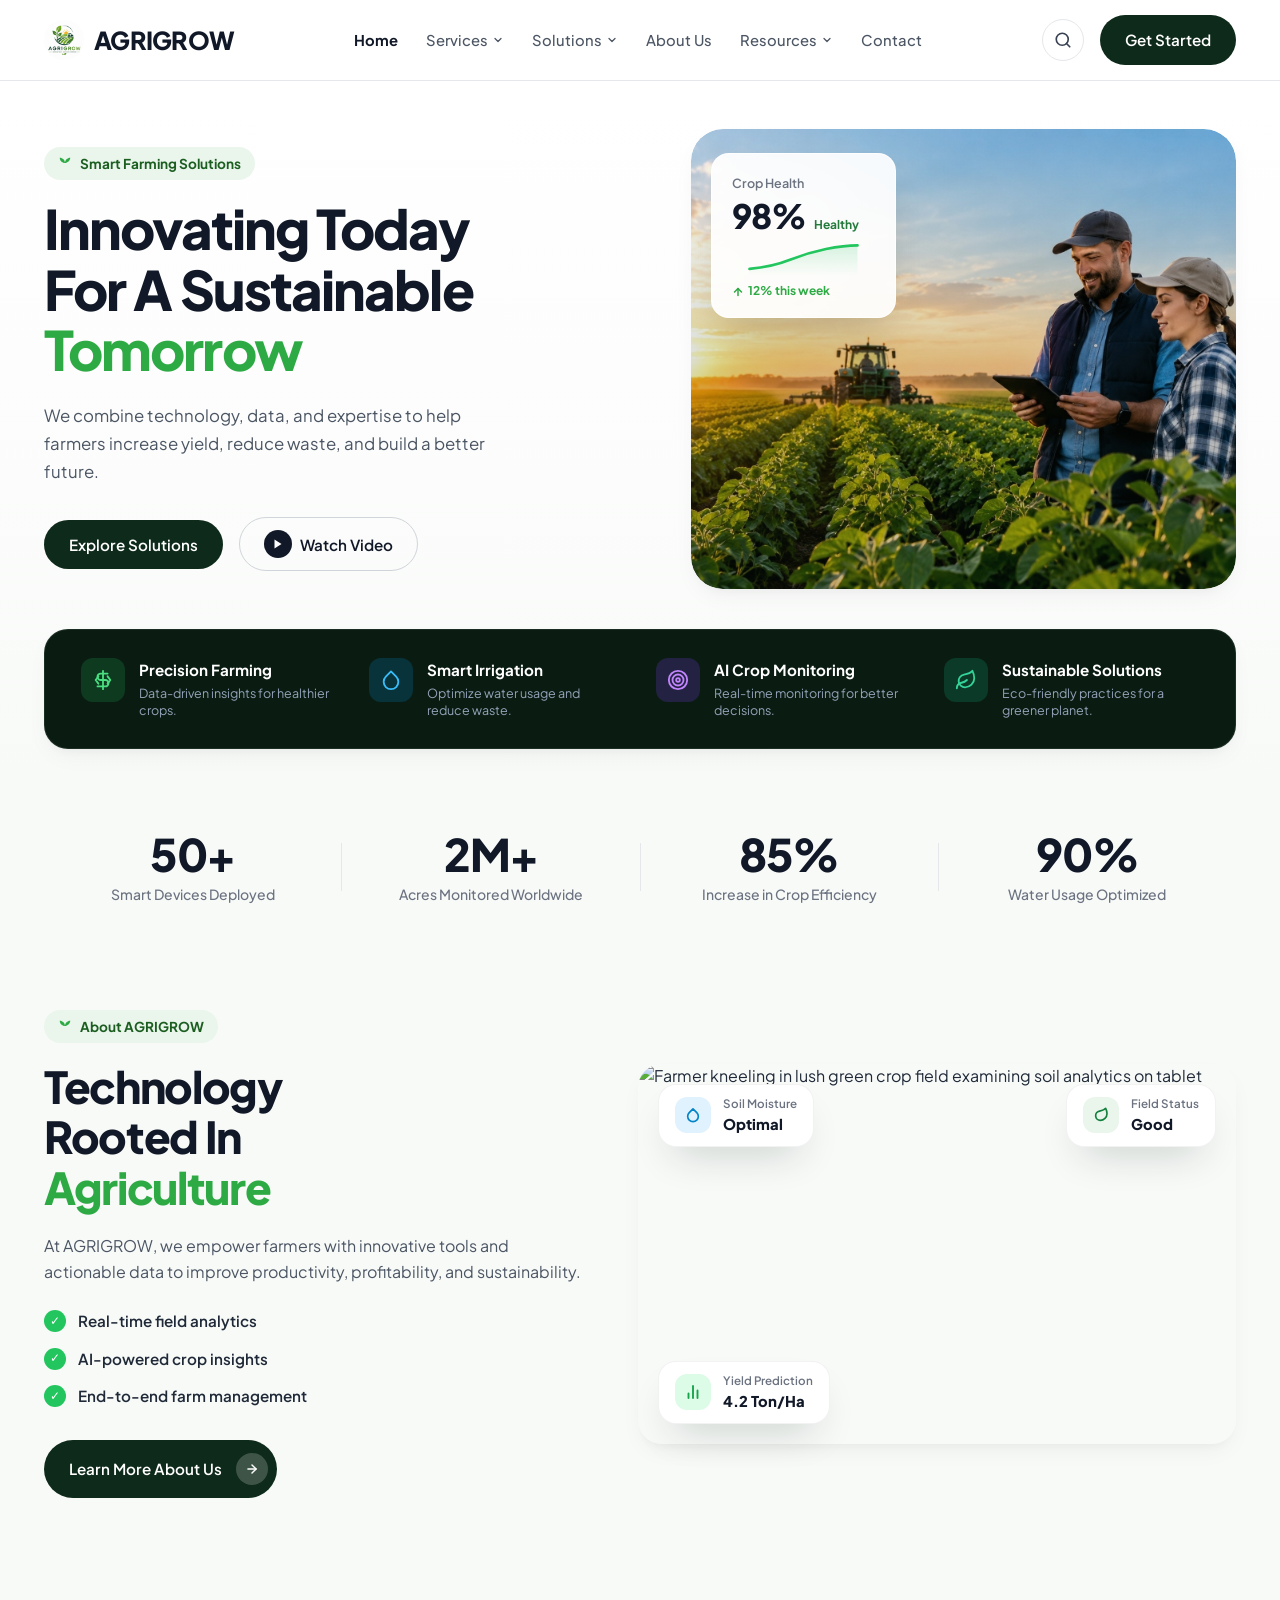
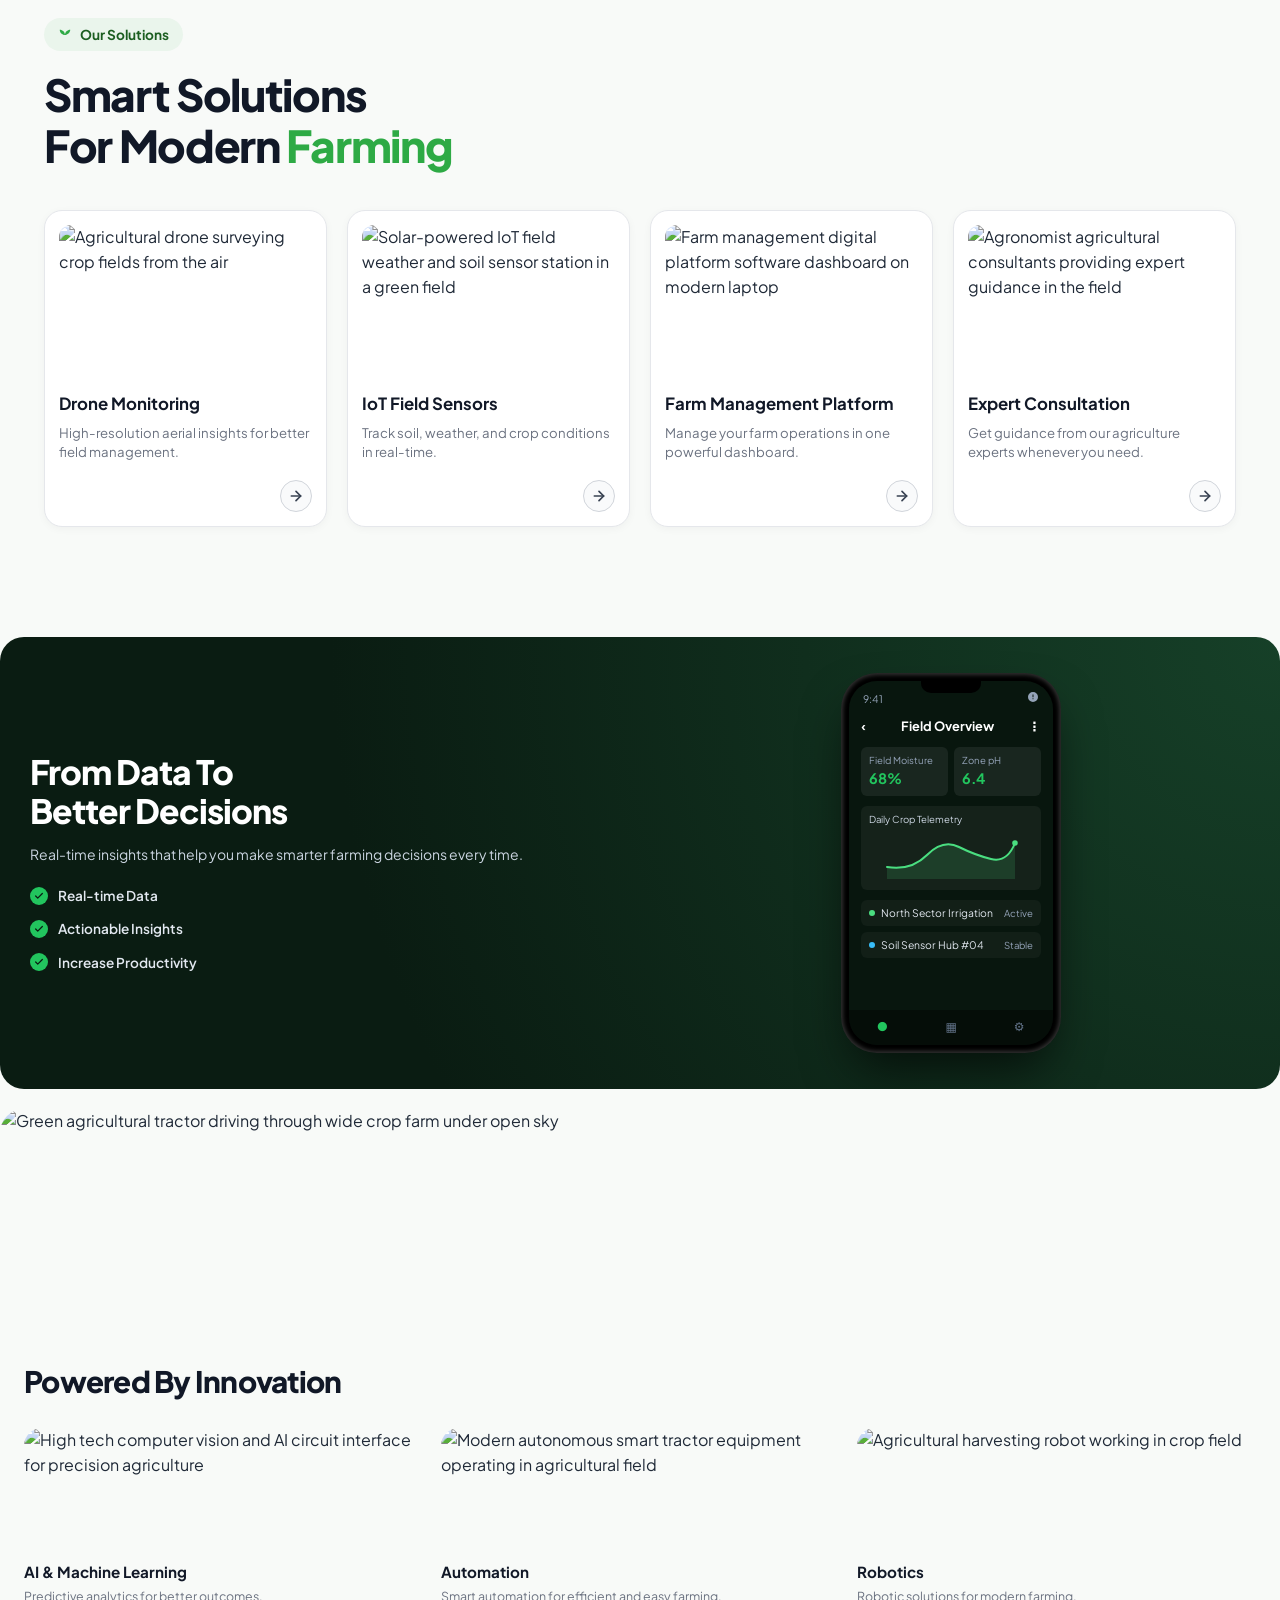
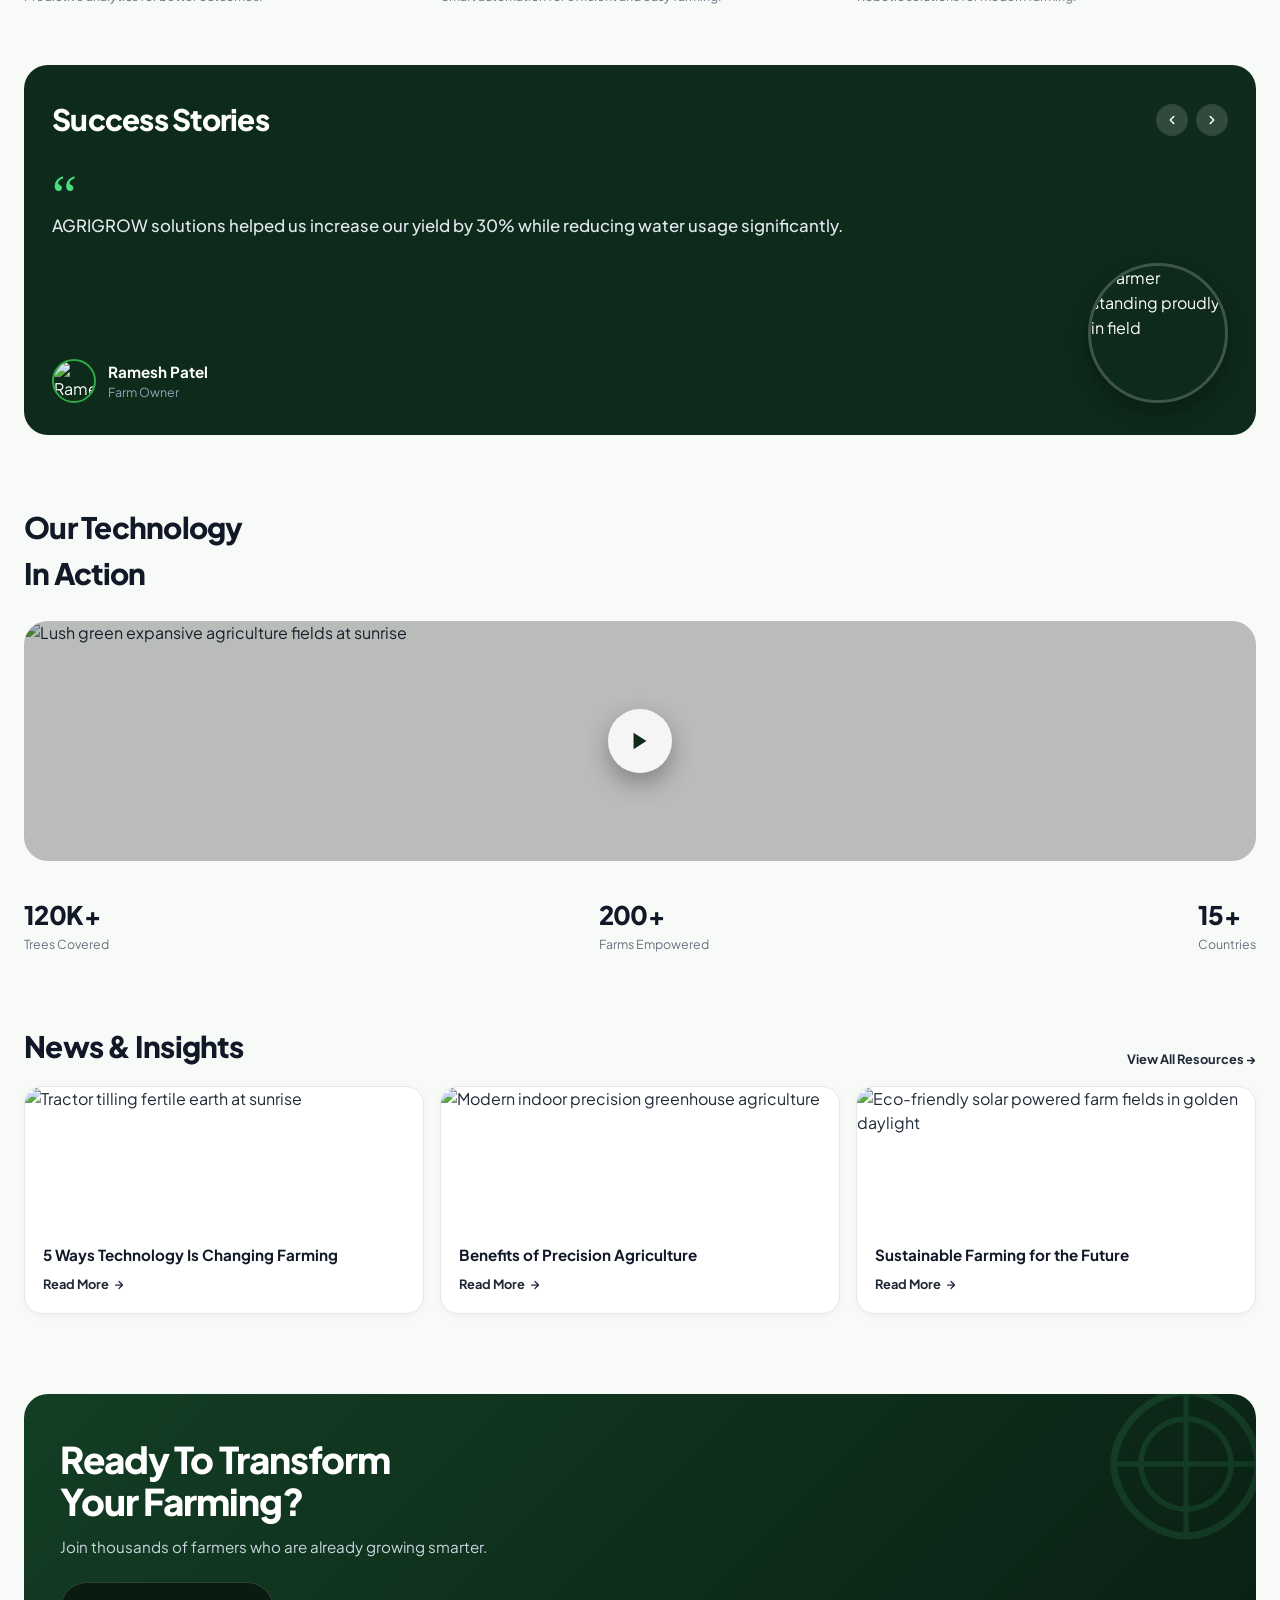
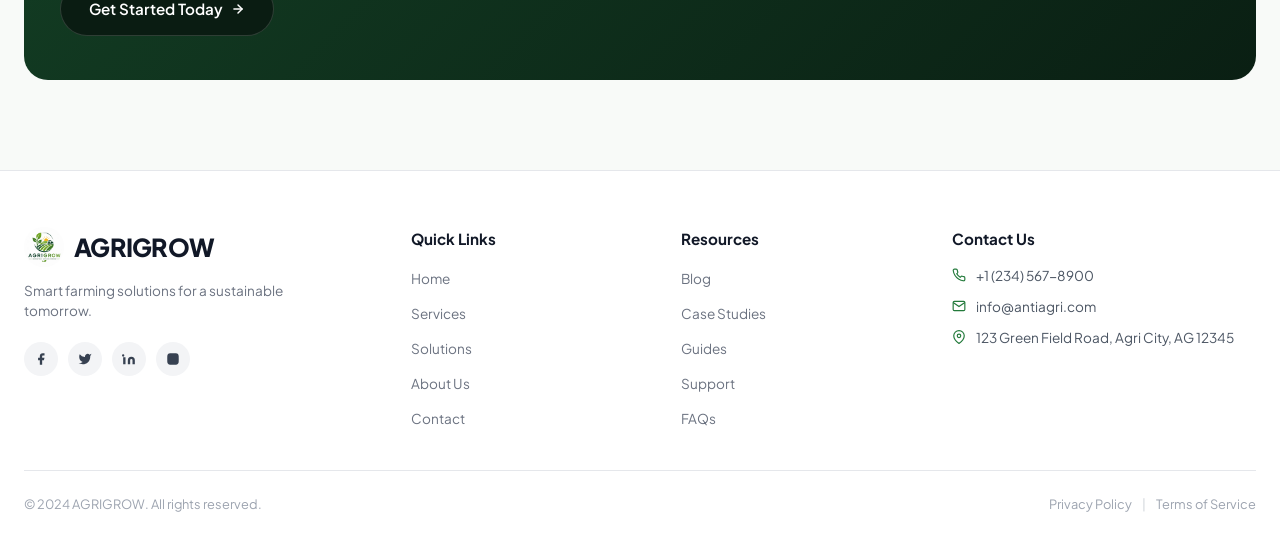
==== commit 06a9c5a6: "Initial commit" ====
--- a/PPR/index.html
+++ b/PPR/index.html
@@ -3,23 +3,25 @@
 <head>
   <meta charset="UTF-8">
   <meta name="viewport" content="width=device-width, initial-scale=1.0">
-  <title>AGRI GROW - Innovating Today For A Sustainable Tomorrow | Smart Farming Solutions</title>
-  <meta name="description" content="Anti combines technology, data, and expertise to help farmers increase yield, reduce waste, and build a better future with precision agriculture and AI crop monitoring.">
+  <title>AGRIGROW - Innovating Today For A Sustainable Tomorrow | Smart Farming Solutions</title>
+  <meta name="description" content="AGRIGROW combines technology, data, and expertise to help farmers increase yield, reduce waste, and build a better future with precision agriculture and AI crop monitoring.">
   <link rel="preconnect" href="https://fonts.googleapis.com">
   <link rel="preconnect" href="https://fonts.gstatic.com" crossorigin>
   <link href="https://fonts.googleapis.com/css2?family=Plus+Jakarta+Sans:ital,wght@0,300;0,400;0,500;0,600;0,700;0,800;1,400;1,600&display=swap" rel="stylesheet">
   <link rel="stylesheet" href="styles.css">
 </head>
-<body>
+<body class="showcase-mode">
+
+  
 
       <!-- Navigation Header -->
       <header class="site-header" id="siteHeader">
         <div class="container nav-container">
-          <a href="index.html" class="brand-logo" aria-label="Anti Homepage">
+          <a href="index.html" class="brand-logo" aria-label="AGRIGROW Homepage">
             <span class="logo-icon-wrap">
-              <img src="/IMAGES/logo.png" alt="AGRIGROW">
+              <img src="IMAGES/logo.png" alt="AGRIGROW Logo">
             </span>
-            <span class="brand-name">AGRI GROW</span>
+            <span class="brand-name">AGRIGROW</span>
           </a>
 
           <nav class="main-nav" id="mainNav" aria-label="Main Navigation">
@@ -101,7 +103,7 @@
 
               <h1 class="hero-title">
                 Innovating Today<br>
-                For  A Sustainable<br>
+                For A Sustainable<br>
                 <span class="text-green">Tomorrow</span>
               </h1>
 
@@ -125,12 +127,13 @@
             <div class="hero-media-wrapper">
               <div class="hero-image-card">
                 <img 
-                  src="https://images.unsplash.com/photo-1592982537447-7440770cbfc9?q=80&w=1200&auto=format&fit=crop" 
-                  alt="Modern agronomist and farmer inspecting lush agricultural field with digital tablet and tractor" 
+                  src="IMAGES/hero.jpg" 
+                  alt="Modern agronomist and farmer inspecting lush agricultural field with digital tablet and tractor at sunset" 
                   class="hero-img"
                   loading="eager">
                 <div class="hero-img-gradient-overlay"></div>
                 
+                <!-- Floating Glass Card: Crop Health -->
                 <div class="glass-card crop-health-card">
                   <div class="card-header-small">
                     <span class="card-label">Crop Health</span>
@@ -160,6 +163,7 @@
             </div>
           </div>
 
+          <!-- Bottom 4-Feature Pill Bar -->
           <div class="container hero-feature-bar-container">
             <div class="feature-bar-card">
               <a href="services.html#precision" class="feature-bar-item feature-link">
@@ -254,7 +258,7 @@
                     <path d="M12 22V12M12 12C12 7.02944 7.97056 3 3 3C3 7.97056 7.02944 12 12 12ZM12 12C12 7.02944 16.0294 3 21 3C21 7.97056 16.0294 12 12 12Z"/>
                   </svg>
                 </span>
-                <span class="badge-text">About AGRI GROW</span>
+                <span class="badge-text">About AGRIGROW</span>
               </div>
 
               <h2 class="section-title">
@@ -264,7 +268,7 @@
               </h2>
 
               <p class="section-text">
-                At Agri Grow, we empower farmers with innovative tools and  <br> actionable data to improve productivity, profitability, and sustainability.
+                At AGRIGROW, we empower farmers with innovative tools and actionable data to improve productivity, profitability, and sustainability.
               </p>
 
               <ul class="checklist">
@@ -444,7 +448,7 @@
       </main>
     </div>
 
-    <!-- RIGHT / SECONDARY CONTAINER -->
+    <!-- RIGHT COLUMN (Secondary Presentation Showcase Pane) -->
     <div class="layout-column layout-right" id="layoutRight">
 
       <!-- FROM DATA TO BETTER DECISIONS -->
@@ -612,7 +616,7 @@
               <div class="testimonial-slide active" data-index="0">
                 <div class="quote-mark">“</div>
                 <p class="quote-text">
-                  Agri Grow solutions helped us increase our yield by 30% while reducing water usage significantly.
+                  AGRIGROW solutions helped us increase our yield by 30% while reducing water usage significantly.
                 </p>
                 <div class="author-layout">
                   <div class="author-info">
@@ -803,7 +807,7 @@
             <div class="footer-col brand-col">
               <a href="index.html" class="brand-logo footer-brand">
                 <span class="logo-icon-wrap">
-                 <img src="/IMAGES/logo.png" alt="AGRIGROW">
+                  <img src="IMAGES/logo.png" alt="AGRIGROW">
                 </span>
                 <span class="brand-name">AGRIGROW</span>
               </a>
@@ -860,7 +864,7 @@
           </div>
 
           <div class="footer-bottom">
-            <p class="copyright">© 2024 Agri Grow. All rights reserved.</p>
+            <p class="copyright">© 2024 AGRIGROW. All rights reserved.</p>
             <div class="legal-links">
               <a href="#">Privacy Policy</a>
               <span class="legal-divider">|</span>
@@ -907,5 +911,111 @@
       </div>
     </div>
   </div>
- </body>
+
+  <!-- Interactive JavaScript -->
+  <script>
+    // View Mode Switcher
+    function setViewMode(mode) {
+      const body = document.body;
+      const btnShowcase = document.getElementById('btnShowcaseView');
+      const btnFull = document.getElementById('btnFullView');
+      
+      if (mode === 'showcase') {
+        body.classList.add('showcase-mode');
+        btnShowcase.classList.add('active');
+        btnFull.classList.remove('active');
+      } else {
+        body.classList.remove('showcase-mode');
+        btnFull.classList.add('active');
+        btnShowcase.classList.remove('active');
+      }
+    }
+
+    // Testimonial Carousel
+    const slides = document.querySelectorAll('.testimonial-slide');
+    let currentSlide = 0;
+
+    function showSlide(index) {
+      slides.forEach((slide, i) => {
+        slide.classList.toggle('active', i === index);
+      });
+    }
+
+    const prevBtn = document.getElementById('prevTestimonial');
+    const nextBtn = document.getElementById('nextTestimonial');
+
+    if (prevBtn && nextBtn) {
+      prevBtn.addEventListener('click', () => {
+        currentSlide = (currentSlide - 1 + slides.length) % slides.length;
+        showSlide(currentSlide);
+      });
+
+      nextBtn.addEventListener('click', () => {
+        currentSlide = (currentSlide + 1) % slides.length;
+        showSlide(currentSlide);
+      });
+    }
+
+    // Video Modal
+    const videoModal = document.getElementById('videoModal');
+    const modalIframe = document.getElementById('modalIframe');
+    const modalCloseBtn = document.getElementById('modalCloseBtn');
+    const videoTriggers = document.querySelectorAll('.video-trigger');
+
+    videoTriggers.forEach(btn => {
+      btn.addEventListener('click', () => {
+        modalIframe.src = 'https://www.youtube-nocookie.com/embed/dQw4w9WgXcQ?autoplay=1';
+        videoModal.classList.add('open');
+      });
+    });
+
+    if (modalCloseBtn) {
+      modalCloseBtn.addEventListener('click', () => {
+        videoModal.classList.remove('open');
+        modalIframe.src = '';
+      });
+    }
+
+    // Search Modal
+    const searchModal = document.getElementById('searchModal');
+    const searchBtn = document.getElementById('searchBtn');
+    const searchCloseBtn = document.getElementById('searchCloseBtn');
+
+    if (searchBtn && searchModal) {
+      searchBtn.addEventListener('click', () => {
+        searchModal.classList.add('open');
+        setTimeout(() => document.getElementById('searchInput')?.focus(), 100);
+      });
+    }
+
+    if (searchCloseBtn && searchModal) {
+      searchCloseBtn.addEventListener('click', () => {
+        searchModal.classList.remove('open');
+      });
+    }
+
+    // Close Modals on background click
+    [videoModal, searchModal].forEach(modal => {
+      if (modal) {
+        modal.addEventListener('click', (e) => {
+          if (e.target === modal) {
+            modal.classList.remove('open');
+            if (modalIframe) modalIframe.src = '';
+          }
+        });
+      }
+    });
+
+    // Mobile Hamburger Navigation
+    const hamburgerBtn = document.getElementById('hamburgerBtn');
+    const mainNav = document.getElementById('mainNav');
+
+    if (hamburgerBtn && mainNav) {
+      hamburgerBtn.addEventListener('click', () => {
+        mainNav.classList.toggle('mobile-open');
+        hamburgerBtn.classList.toggle('active');
+      });
+    }
+  </script>
+</body>
 </html>
--- a/PPR/styles.css
+++ b/PPR/styles.css
@@ -154,97 +154,6 @@
 }
 
 /* ==========================================================================
-   View Mode Switcher (Unified Web View vs 2-Column Showcase View)
-   ========================================================================== */
-
-.view-bar {
-  background-color: #0A1C12;
-  color: #E2E8F0;
-  font-size: 0.825rem;
-  padding: 10px 0;
-  position: sticky;
-  top: 0;
-  z-index: 100;
-  border-bottom: 1px solid rgba(255, 255, 255, 0.1);
-}
-
-.view-bar-inner {
-  display: flex;
-  justify-content: space-between;
-  align-items: center;
-  flex-wrap: wrap;
-  gap: 12px;
-}
-
-.view-pill-group {
-  display: flex;
-  background: rgba(255, 255, 255, 0.1);
-  padding: 3px;
-  border-radius: var(--radius-full);
-}
-
-.view-btn {
-  display: flex;
-  align-items: center;
-  gap: 6px;
-  padding: 5px 14px;
-  border-radius: var(--radius-full);
-  color: #CBD5E1;
-  font-size: 0.8rem;
-  font-weight: 500;
-  transition: all var(--transition-fast);
-}
-
-.view-btn.active {
-  background-color: var(--accent-green);
-  color: #FFFFFF;
-  font-weight: 600;
-  box-shadow: 0 2px 6px rgba(0, 0, 0, 0.2);
-}
-
-.view-btn:hover:not(.active) {
-  color: #FFFFFF;
-}
-
-.view-hint span {
-  color: #94A3B8;
-  font-size: 0.775rem;
-}
-
-/* 2-Column Showcase Presentation Layout Mode */
-.app-layout-wrapper {
-  display: flex;
-  flex-direction: column;
-  width: 100%;
-  transition: all var(--transition-normal);
-}
-
-body.showcase-mode .app-layout-wrapper {
-  display: grid;
-  grid-template-columns: 1.15fr 0.85fr;
-  max-width: 1480px;
-  margin: 24px auto;
-  gap: 28px;
-  padding: 0 20px;
-}
-
-body.showcase-mode .layout-column {
-  background: var(--surface-card);
-  border-radius: var(--radius-lg);
-  box-shadow: var(--shadow-card);
-  border: 1px solid var(--neutral-200);
-  overflow: hidden;
-}
-
-body.showcase-mode .layout-right {
-  padding-top: 24px;
-}
-
-body.showcase-mode .site-header {
-  border-radius: var(--radius-lg) var(--radius-lg) 0 0;
-}
-
-/* ==========================================================================
    Buttons & Badges
    ========================================================================== */
 
@@ -395,11 +304,18 @@
 }
 
 .logo-icon-wrap {
-  width: 38px;
-  height: 38px;
+  width: 40px;
+  height: 40px;
   display: flex;
   align-items: center;
   justify-content: center;
+}
+
+.logo-icon-wrap img {
+  width: 100%;
+  height: 100%;
+  object-fit: contain;
+  border-radius: 50%;
 }
 
 .logo-icon {
@@ -573,8 +489,8 @@
 
 .hero-container {
   display: grid;
-  grid-template-columns: 1fr 1fr;
-  gap: 40px;
+  grid-template-columns: 1.05fr 0.95fr;
+  gap: 44px;
   align-items: center;
   margin-bottom: 40px;
 }
@@ -620,40 +536,44 @@
 }
 
 .hero-image-card {
+  width: 100%;
+  height: 460px;
   position: relative;
-  border-radius: var(--radius-lg);
-  overflow: visible;
+  border-radius: var(--radius-xl);
+  overflow: hidden;
+  box-shadow: var(--shadow-card);
 }
 
 .hero-img {
   width: 100%;
-  height: 420px;
+  height: 100%;
   object-fit: cover;
-  border-radius: var(--radius-lg);
-  box-shadow: var(--shadow-card);
+  object-position: center;
+  display: block;
+  border-radius: var(--radius-xl);
 }
 
 .hero-img-gradient-overlay {
   position: absolute;
   inset: 0;
-  border-radius: var(--radius-lg);
-  background: linear-gradient(180deg, rgba(0,0,0,0) 60%, rgba(10, 28, 18, 0.4) 100%);
+  border-radius: var(--radius-xl);
+  background: linear-gradient(180deg, rgba(0,0,0,0.02) 0%, rgba(10, 28, 18, 0.25) 100%);
   pointer-events: none;
 }
 
 /* Glass Card: Crop Health */
 .glass-card.crop-health-card {
   position: absolute;
-  top: -24px;
-  left: -28px;
-  background: rgba(255, 255, 255, 0.88);
+  top: 24px;
+  left: 20px;
+  background: rgba(255, 255, 255, 0.92);
   backdrop-filter: blur(14px);
   -webkit-backdrop-filter: blur(14px);
-  border: 1px solid rgba(255, 255, 255, 0.8);
+  border: 1px solid rgba(255, 255, 255, 0.85);
   padding: 16px 20px;
   border-radius: var(--radius-md);
   box-shadow: var(--shadow-floating);
-  min-width: 190px;
+  min-width: 185px;
   z-index: 10;
   animation: floatSlow 4s ease-in-out infinite alternate;
 }
@@ -918,20 +838,20 @@
 }
 
 .badge-soil {
-  top: 24px;
-  left: -20px;
+  top: 20px;
+  left: 20px;
   animation: floatSlow 5s ease-in-out infinite alternate;
 }
 
 .badge-status {
-  top: 24px;
-  right: -20px;
+  top: 20px;
+  right: 20px;
   animation: floatSlow 4.5s ease-in-out infinite alternate-reverse;
 }
 
 .badge-yield {
-  bottom: 24px;
-  left: -20px;
+  bottom: 20px;
+  left: 20px;
   animation: floatSlow 5.5s ease-in-out infinite alternate;
 }
 
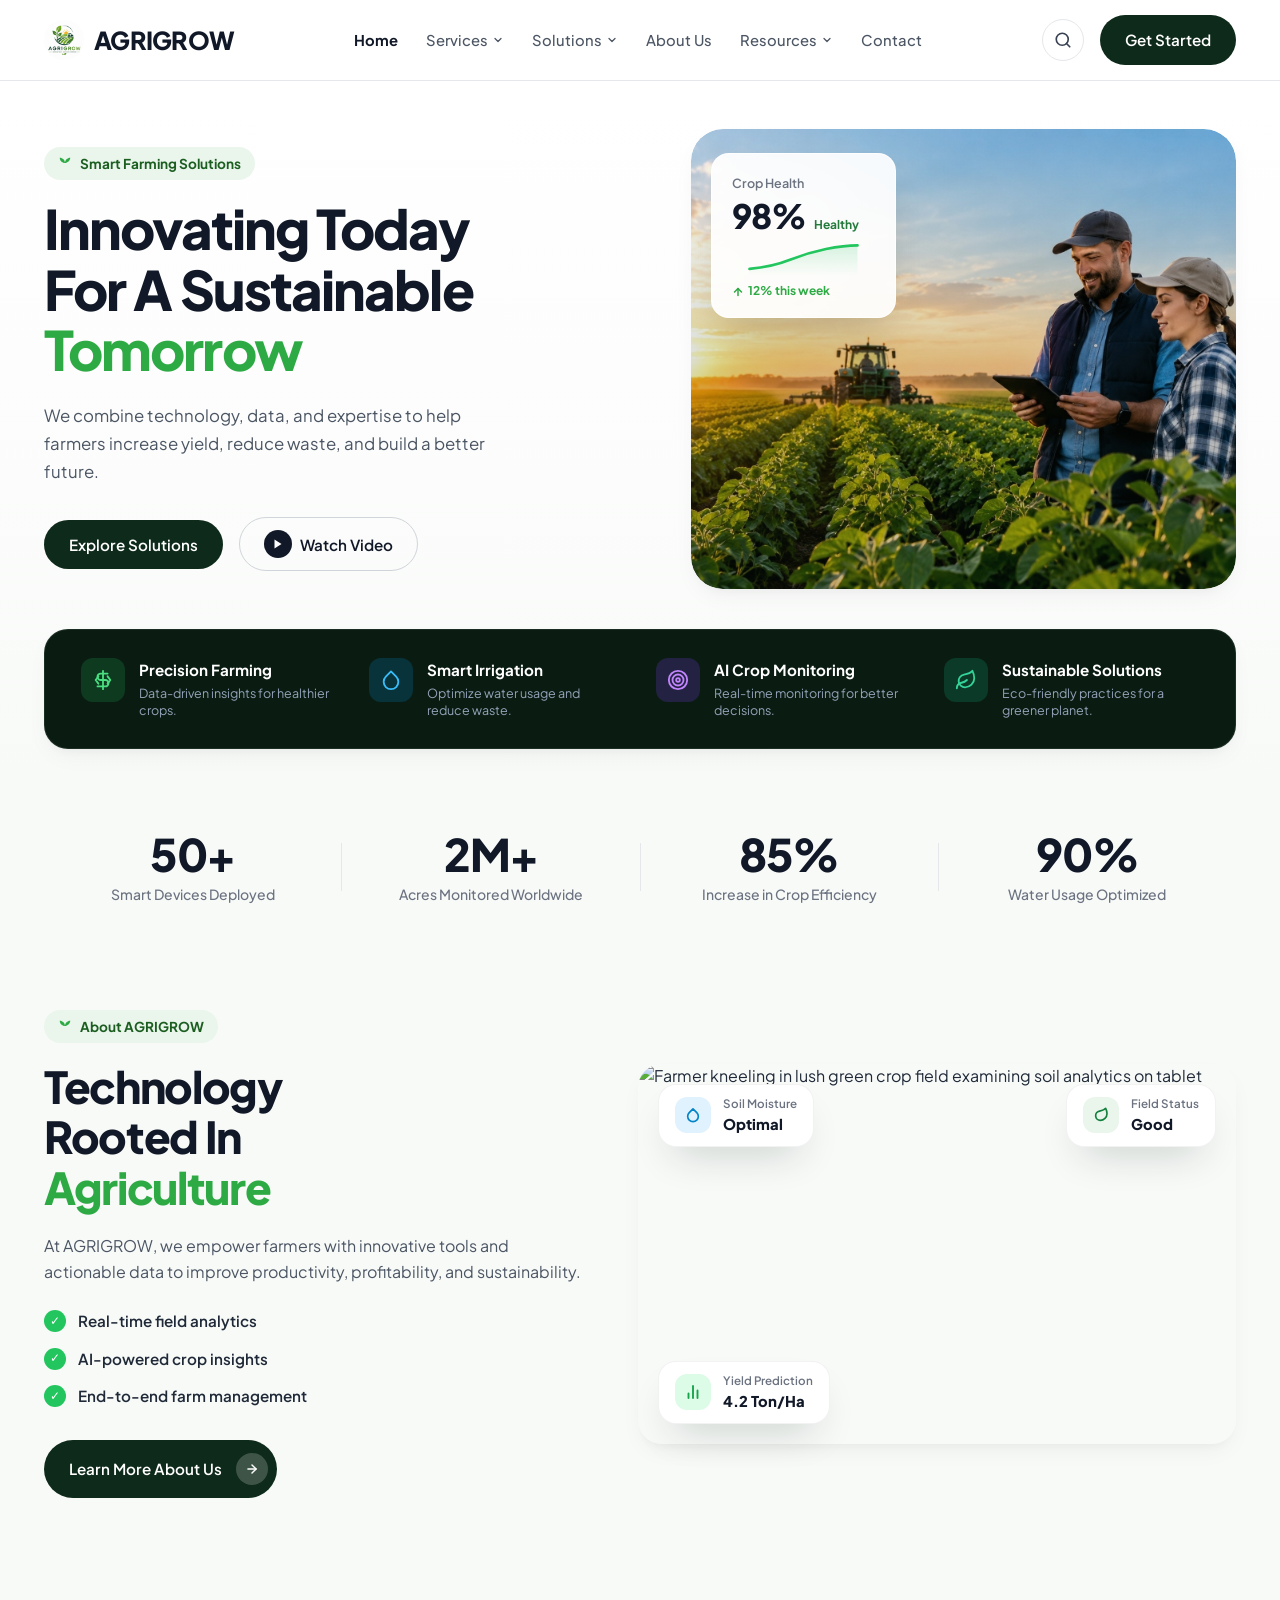
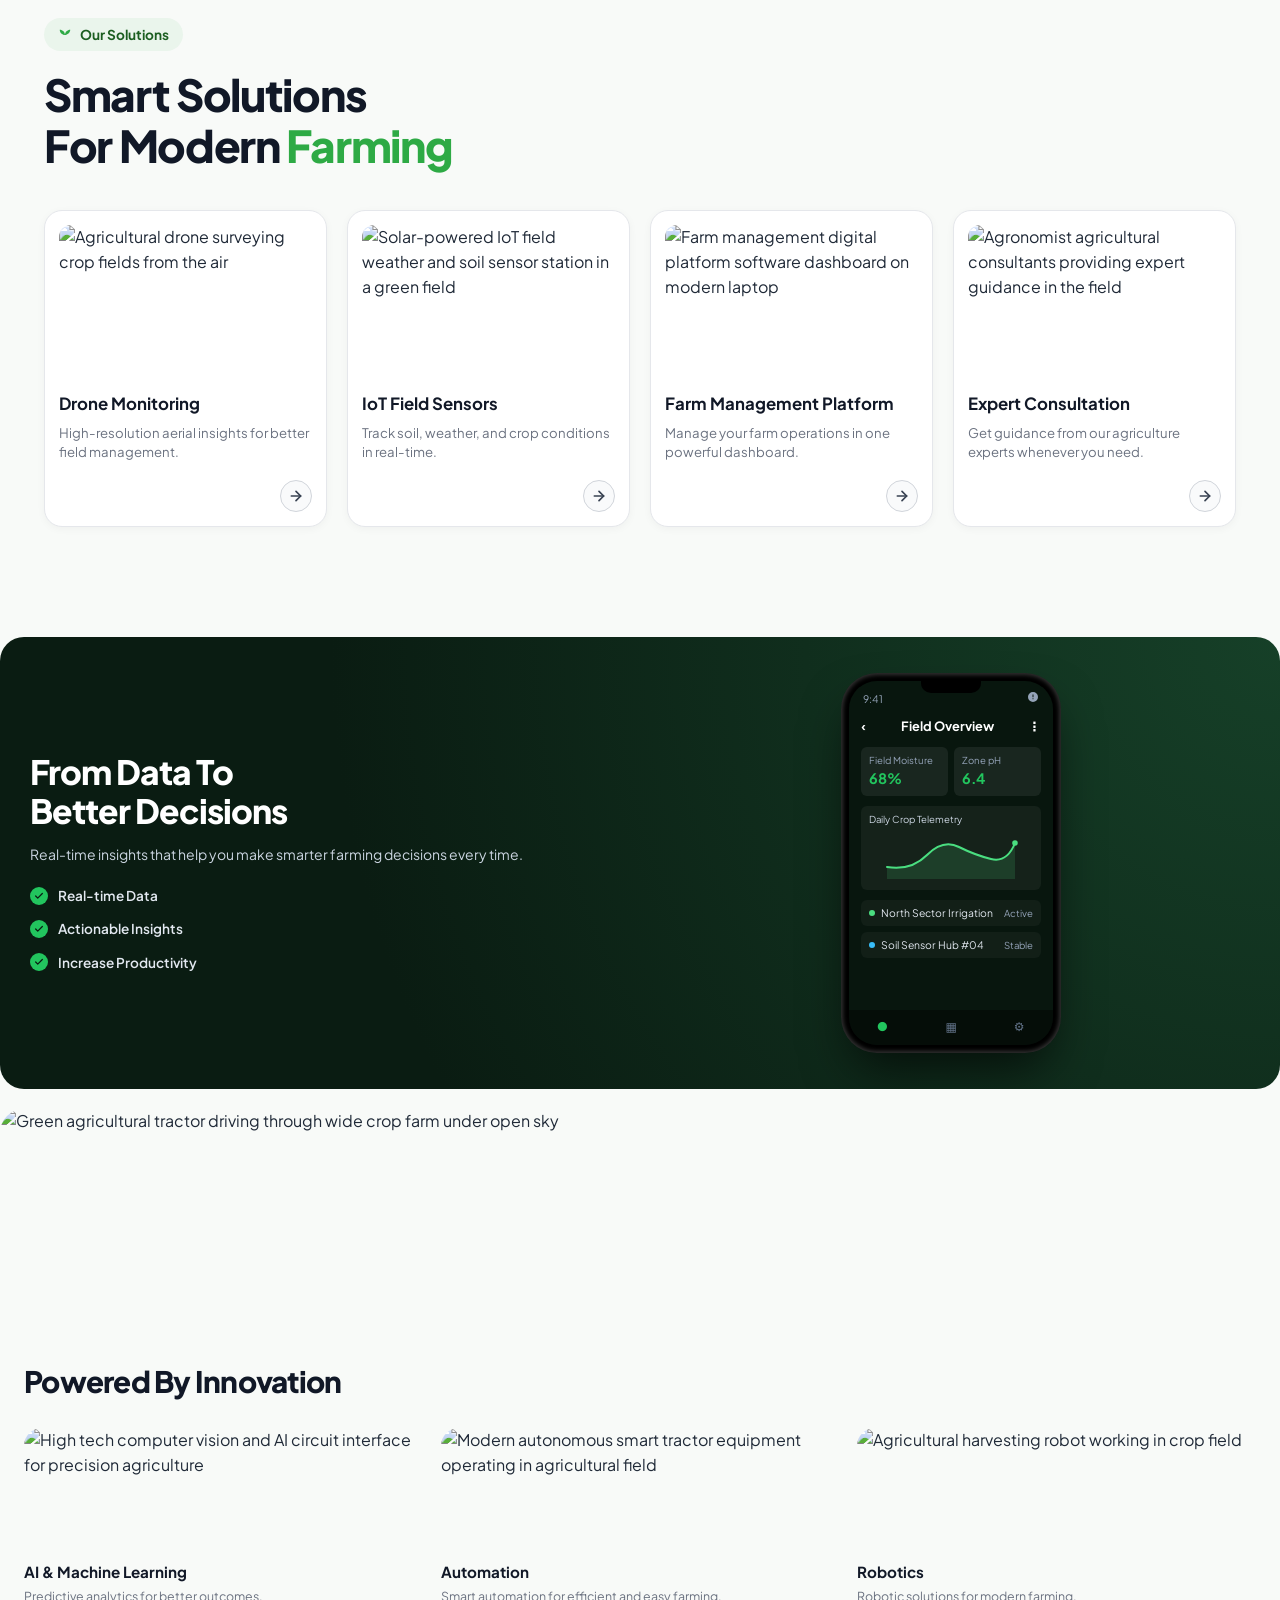
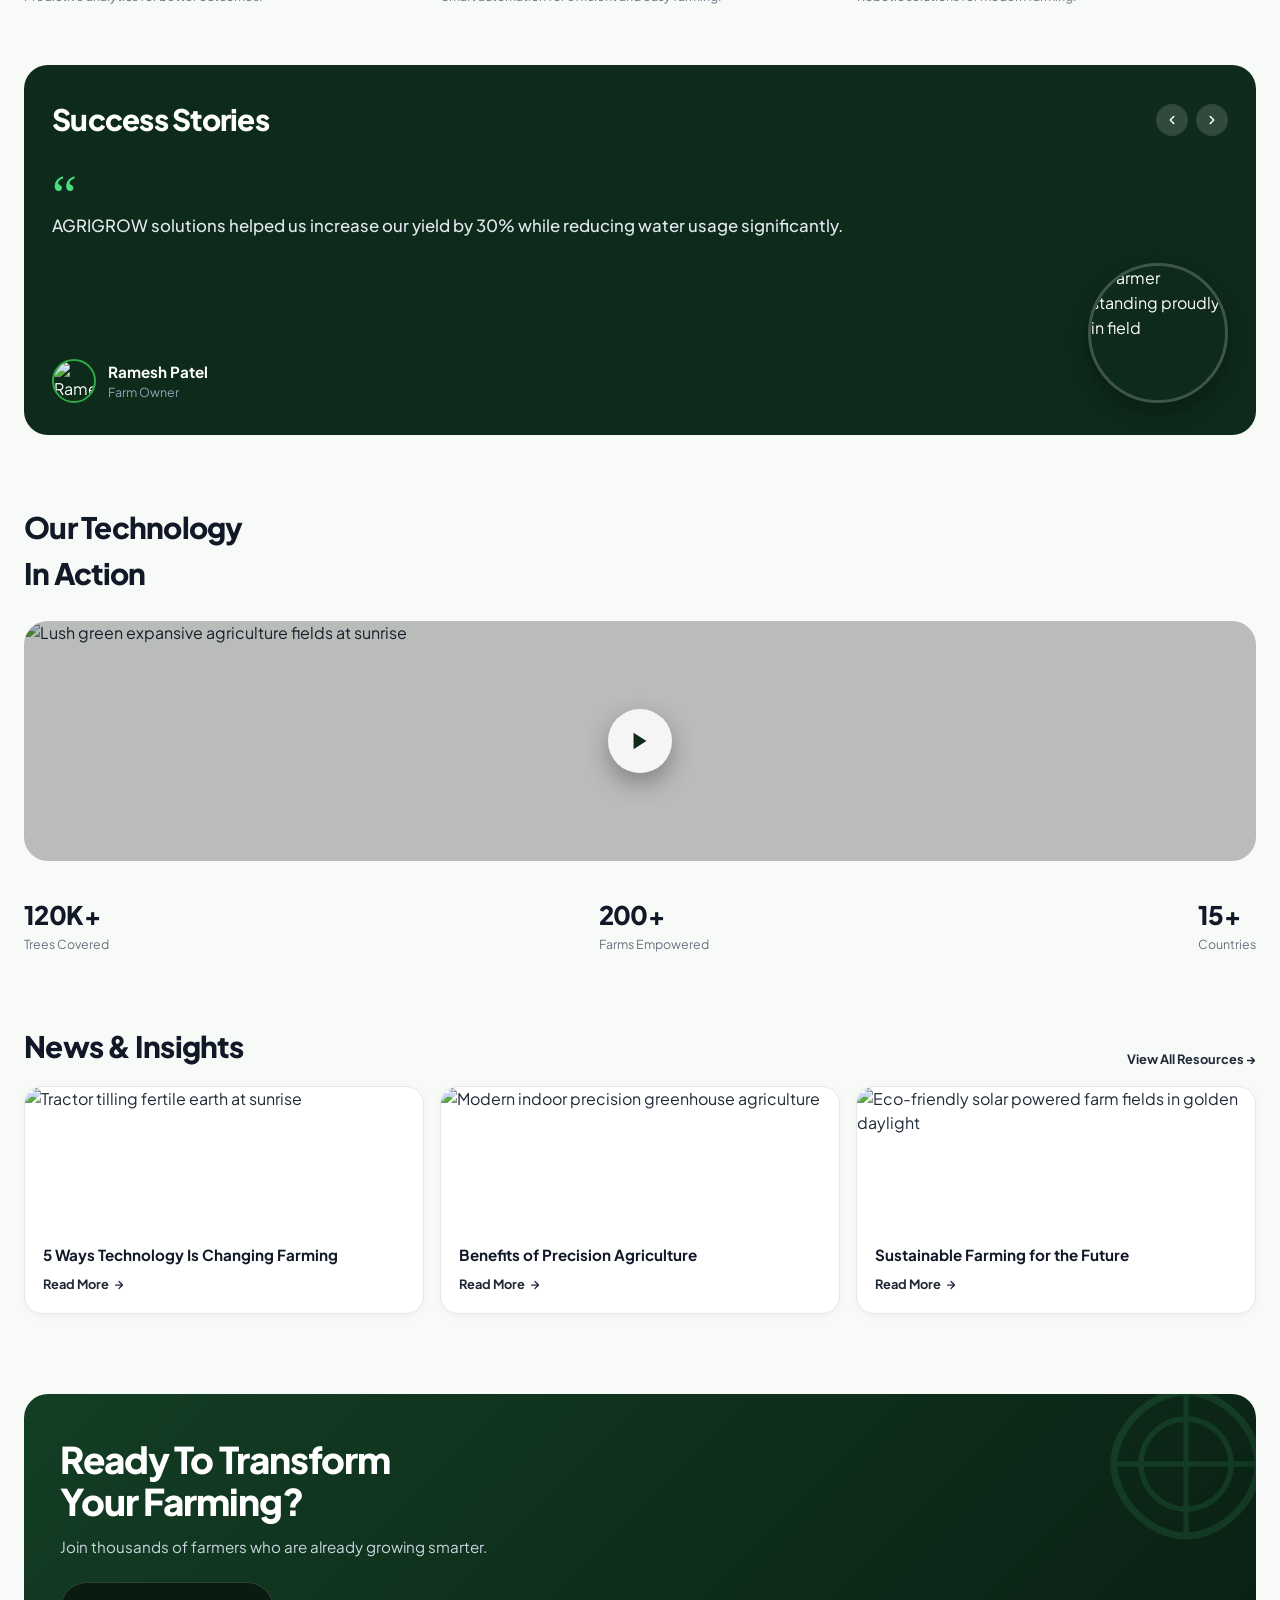
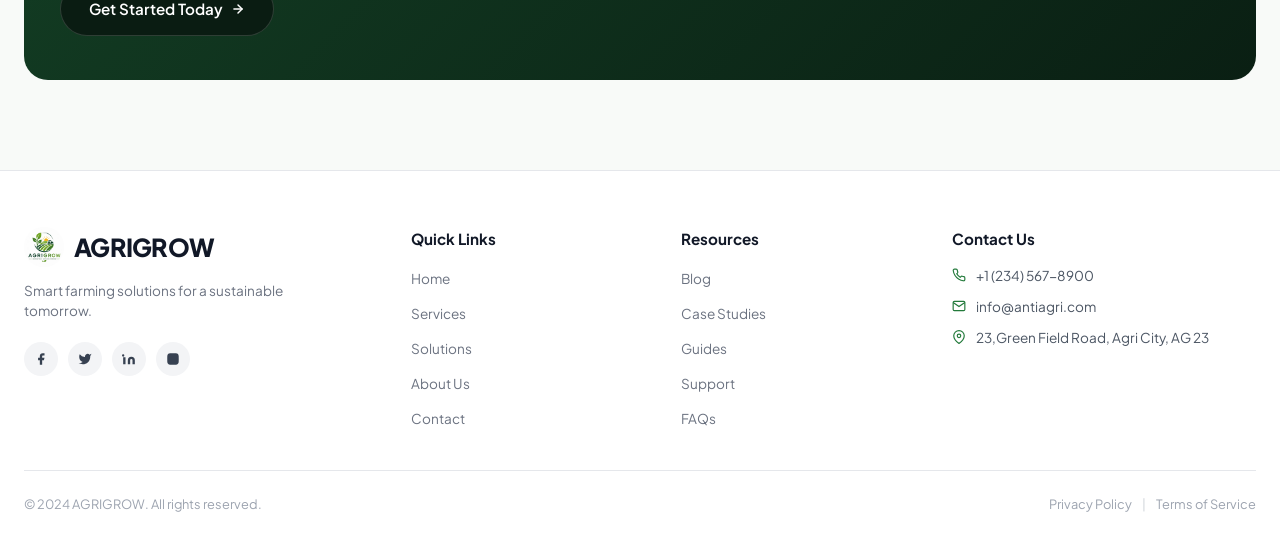
==== commit cf6923f5: "Updated website" ====
--- a/PPR/index.html
+++ b/PPR/index.html
@@ -857,7 +857,8 @@
                 </li>
                 <li>
                   <svg width="14" height="14" viewBox="0 0 24 24" fill="none" stroke="currentColor" stroke-width="2"><path d="M21 10c0 7-9 13-9 13s-9-6-9-13a9 9 0 0 1 18 0z"/><circle cx="12" cy="10" r="3"/></svg>
-                  <span>123 Green Field Road, Agri City, AG 12345</span>
+                  <span>23,Green Field Road, Agri City, AG 23
+                  </span>
                 </li>
               </ul>
             </div>
@@ -911,111 +912,5 @@
       </div>
     </div>
   </div>
-
-  <!-- Interactive JavaScript -->
-  <script>
-    // View Mode Switcher
-    function setViewMode(mode) {
-      const body = document.body;
-      const btnShowcase = document.getElementById('btnShowcaseView');
-      const btnFull = document.getElementById('btnFullView');
-      
-      if (mode === 'showcase') {
-        body.classList.add('showcase-mode');
-        btnShowcase.classList.add('active');
-        btnFull.classList.remove('active');
-      } else {
-        body.classList.remove('showcase-mode');
-        btnFull.classList.add('active');
-        btnShowcase.classList.remove('active');
-      }
-    }
-
-    // Testimonial Carousel
-    const slides = document.querySelectorAll('.testimonial-slide');
-    let currentSlide = 0;
-
-    function showSlide(index) {
-      slides.forEach((slide, i) => {
-        slide.classList.toggle('active', i === index);
-      });
-    }
-
-    const prevBtn = document.getElementById('prevTestimonial');
-    const nextBtn = document.getElementById('nextTestimonial');
-
-    if (prevBtn && nextBtn) {
-      prevBtn.addEventListener('click', () => {
-        currentSlide = (currentSlide - 1 + slides.length) % slides.length;
-        showSlide(currentSlide);
-      });
-
-      nextBtn.addEventListener('click', () => {
-        currentSlide = (currentSlide + 1) % slides.length;
-        showSlide(currentSlide);
-      });
-    }
-
-    // Video Modal
-    const videoModal = document.getElementById('videoModal');
-    const modalIframe = document.getElementById('modalIframe');
-    const modalCloseBtn = document.getElementById('modalCloseBtn');
-    const videoTriggers = document.querySelectorAll('.video-trigger');
-
-    videoTriggers.forEach(btn => {
-      btn.addEventListener('click', () => {
-        modalIframe.src = 'https://www.youtube-nocookie.com/embed/dQw4w9WgXcQ?autoplay=1';
-        videoModal.classList.add('open');
-      });
-    });
-
-    if (modalCloseBtn) {
-      modalCloseBtn.addEventListener('click', () => {
-        videoModal.classList.remove('open');
-        modalIframe.src = '';
-      });
-    }
-
-    // Search Modal
-    const searchModal = document.getElementById('searchModal');
-    const searchBtn = document.getElementById('searchBtn');
-    const searchCloseBtn = document.getElementById('searchCloseBtn');
-
-    if (searchBtn && searchModal) {
-      searchBtn.addEventListener('click', () => {
-        searchModal.classList.add('open');
-        setTimeout(() => document.getElementById('searchInput')?.focus(), 100);
-      });
-    }
-
-    if (searchCloseBtn && searchModal) {
-      searchCloseBtn.addEventListener('click', () => {
-        searchModal.classList.remove('open');
-      });
-    }
-
-    // Close Modals on background click
-    [videoModal, searchModal].forEach(modal => {
-      if (modal) {
-        modal.addEventListener('click', (e) => {
-          if (e.target === modal) {
-            modal.classList.remove('open');
-            if (modalIframe) modalIframe.src = '';
-          }
-        });
-      }
-    });
-
-    // Mobile Hamburger Navigation
-    const hamburgerBtn = document.getElementById('hamburgerBtn');
-    const mainNav = document.getElementById('mainNav');
-
-    if (hamburgerBtn && mainNav) {
-      hamburgerBtn.addEventListener('click', () => {
-        mainNav.classList.toggle('mobile-open');
-        hamburgerBtn.classList.toggle('active');
-      });
-    }
-  </script>
 </body>
 </html>
